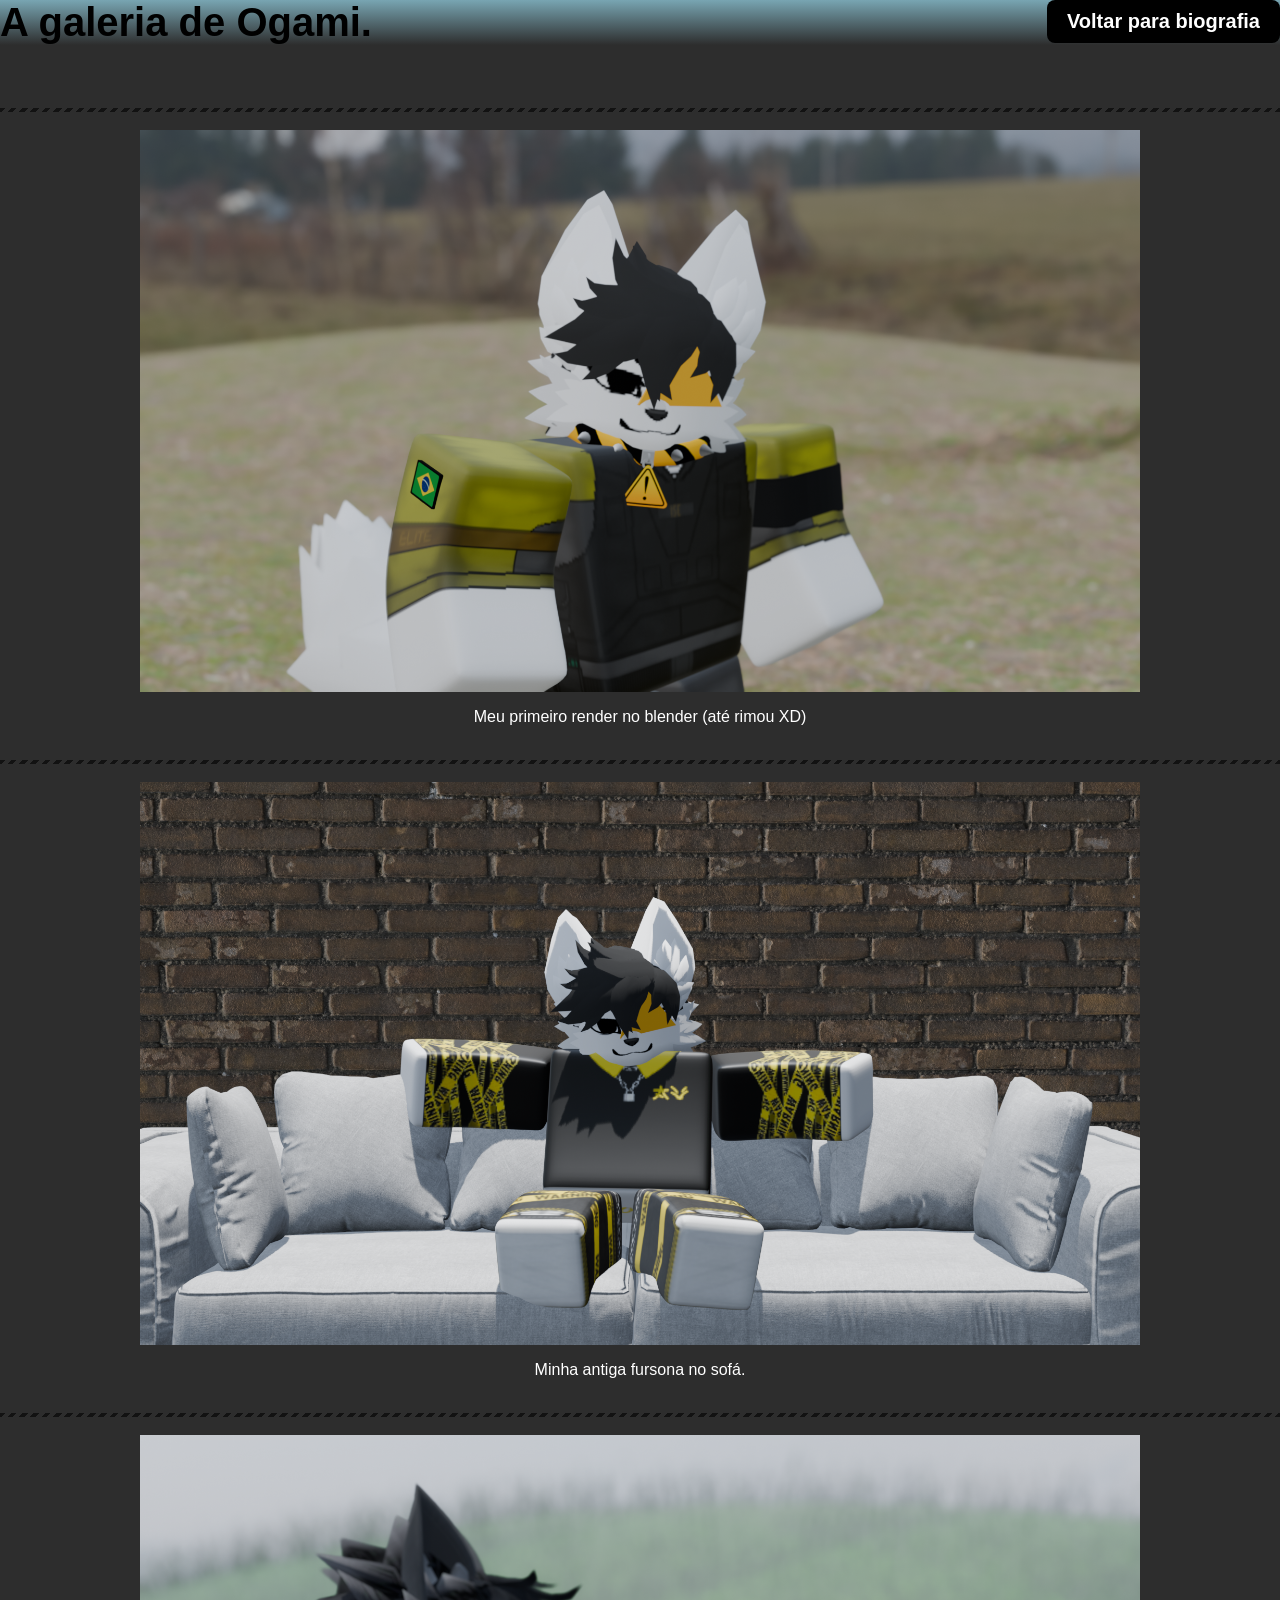
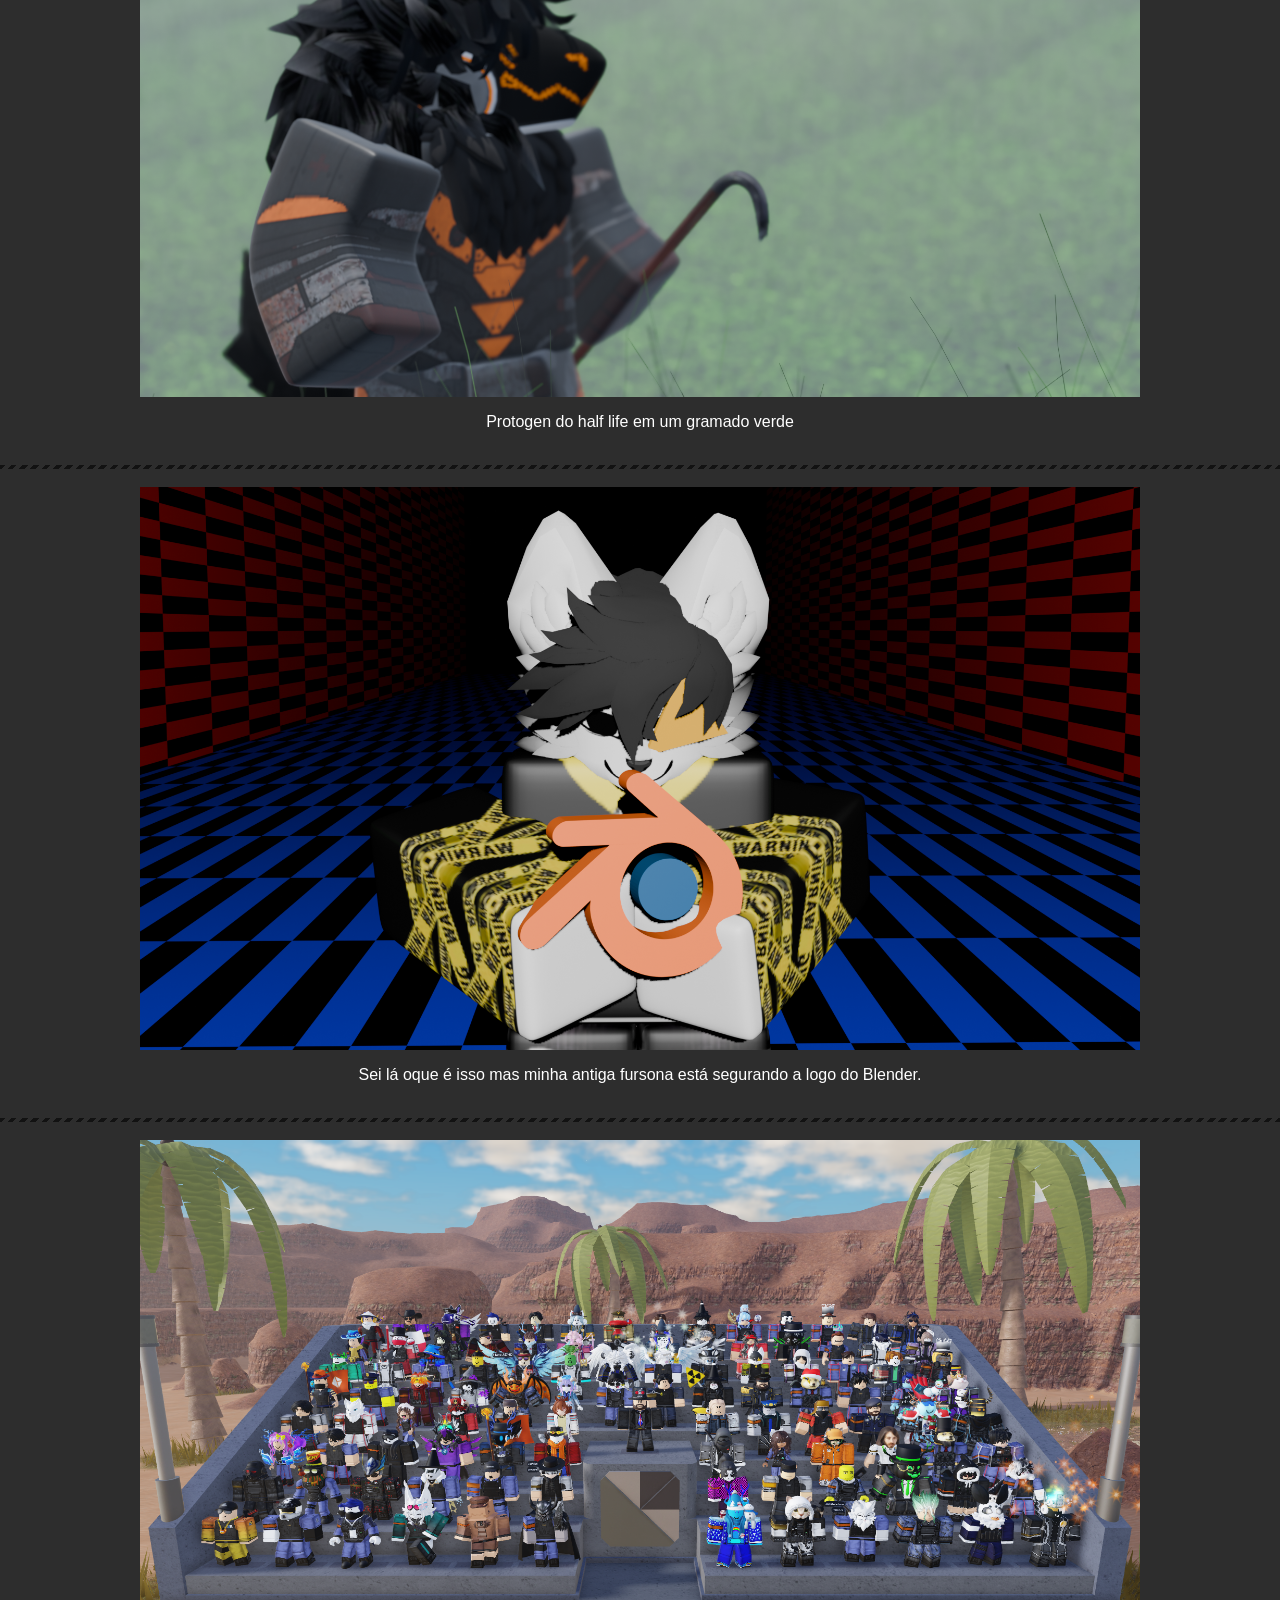
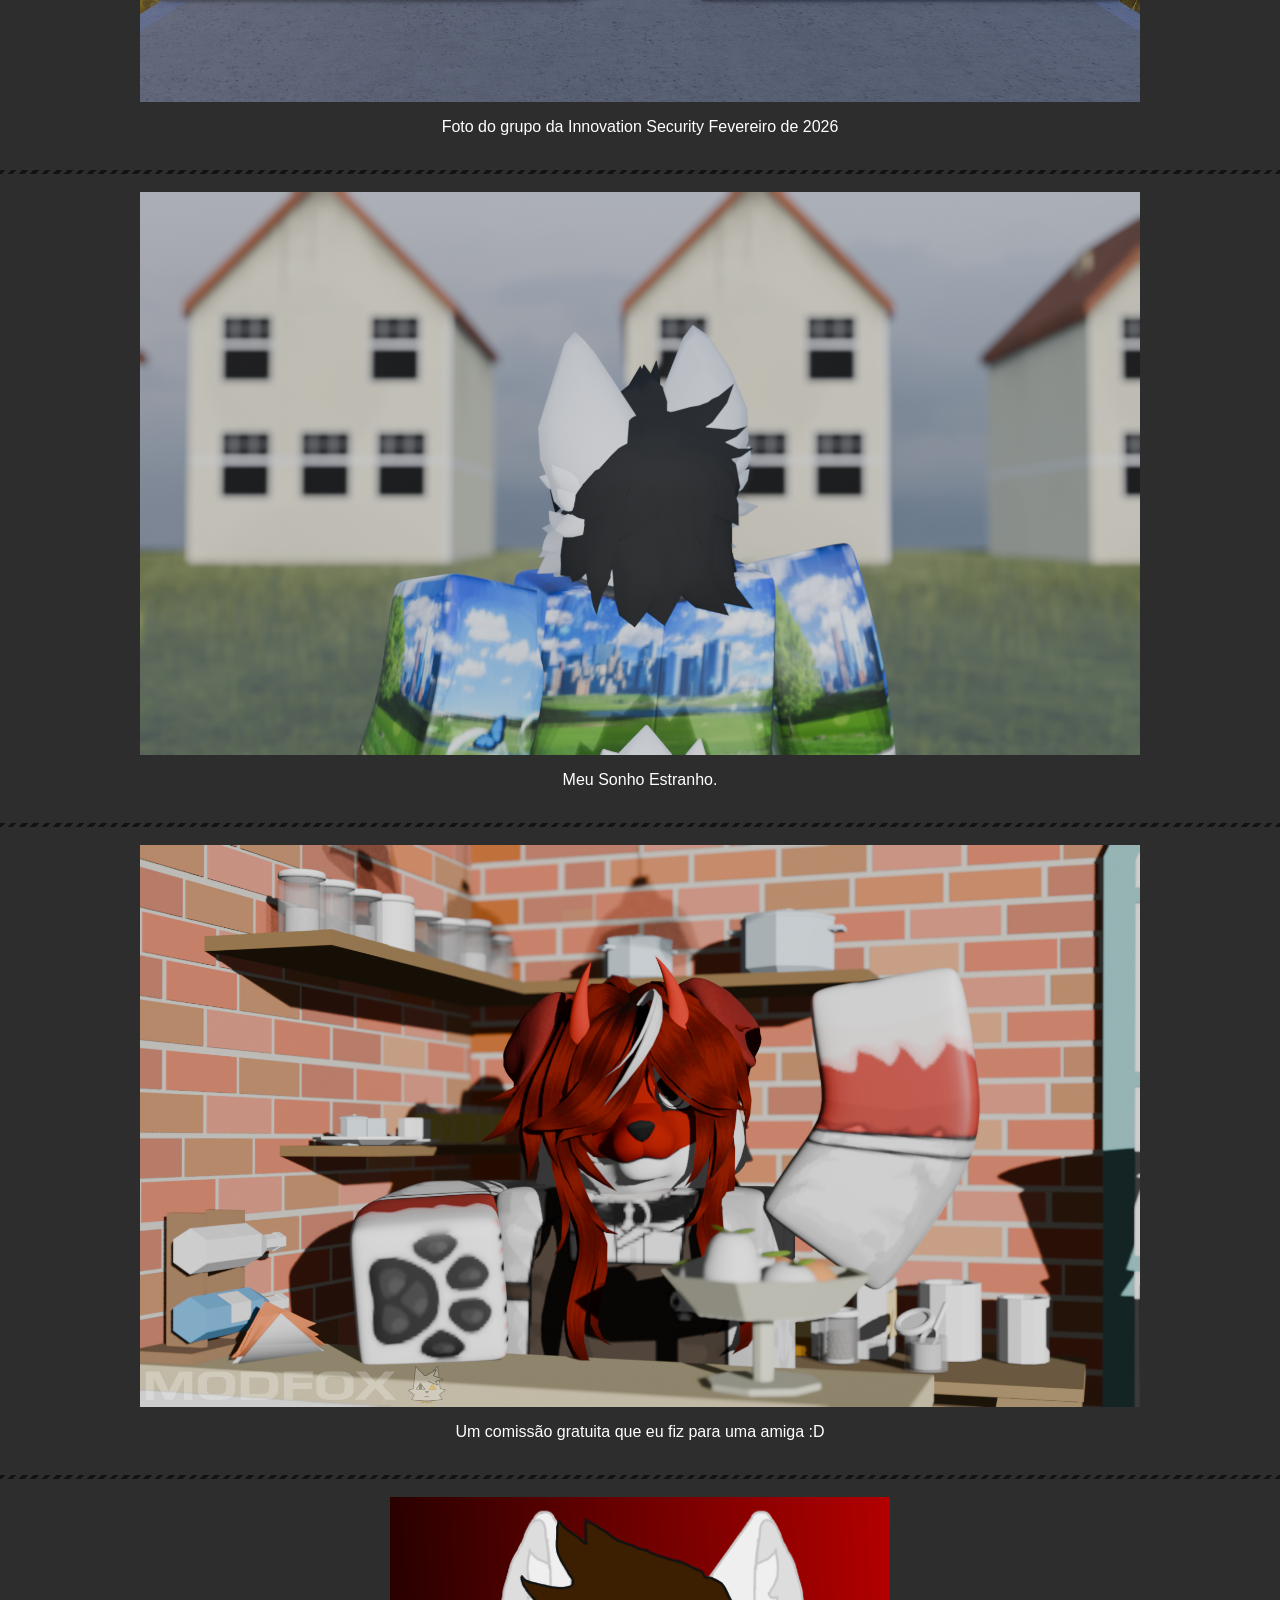
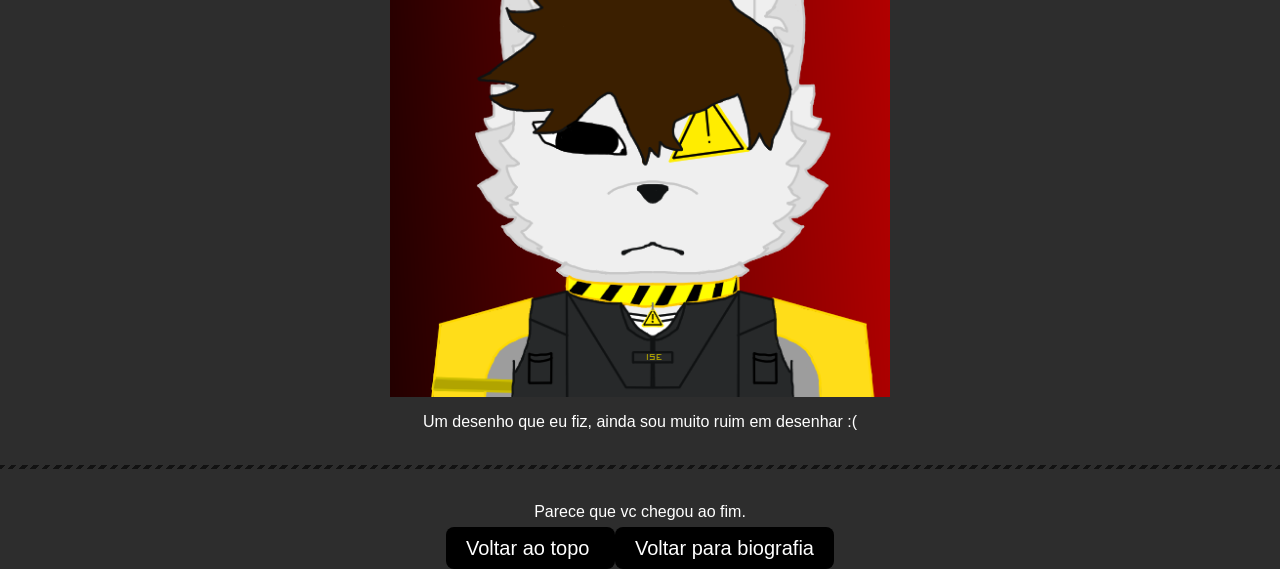
==== galeria.html @ 1fed59f0 "Add files via upload" ====
<html lang="pt">
<head>
    <meta charset="UTF-8">
    <meta name="viewport" content="width=device-width, initial-scale=1.0">
    <title>Ogami's Galery</title>
    <link rel="stylesheet" href="gstyles.css">
    <link rel="icon" href="OB.png">
</head>
<body>
    <h1 class="title"> A galeria de Ogami. <a href="https://p3dr0r4p0s0.github.io/Ogami-s-Biografy/" class="voltar"> Voltar para biografia </a></h1>
    <p class="quebralinha"></p>
    <br>
    <br>
    <div class="linha"></div>
    <br>
    <img src="OgamiBlender.png" width="1000">
    <p class="quebralinha"></p>
    <p class="nome"> Meu primeiro render no blender (até rimou XD) </p>
    <br>
    <div class="linha"></div>
    <br>
    <img src="OgamiOnSofa.png" width="1000">
    <p class="quebralinha"></p>
    <p class="nome"> Minha antiga fursona no sofá. </p>
    <br>
    <div class="linha"></div>
    <br>
    <img src="ProtogenOnGreenLand.png" width="1000">
    <p class="quebralinha"></p>
    <p class="nome"> Protogen do half life em um gramado verde</p>
    <br>
    <div class="linha"></div>
    <br>
    <img src="TheBlenderPower.png" width="1000">
    <p class="quebralinha"></p>
    <p class="nome"> Sei lá oque é isso mas minha antiga fursona está segurando a logo do Blender.</p>
    <br>
    <div class="linha"></div>
    <br>
    <img src="ISgroupphoto.png" width="1000">
    <p class="quebralinha"></p>
    <p class="nome"> Foto do grupo da Innovation Security Fevereiro de 2026 </p>
    <br>
    <div class="linha"></div>
    <br>
    <img src="MyWeirdDream.png" width="1000">
    <p class="quebralinha"></p>
    <p class="nome"> Meu Sonho Estranho. </p>
    <br>
    <div class="linha"></div>
    <br>
    <img src="NaomiComission.png" width="1000">
    <p class="quebralinha"></p>
    <p class="nome"> Um comissão gratuita que eu fiz para uma amiga :D </p>
    <br>
    <div class="linha"></div>
    <br> 
    <img src="etgogami.png" width="500">
    <p class="quebralinha"></p>
    <p class="nome"> Um desenho que eu fiz, ainda sou muito ruim em desenhar :(</p>
    <br>
    <div class="linha"></div>
    <br>
    <p class="nome"> Parece que vc chegou ao fim. </p>
    <a href="#" class="subir"> Voltar ao topo </a>
    <a href="https://p3dr0r4p0s0.github.io/Ogami-s-Biografy/" class="voltar2"> Voltar para biografia </a>
</body>
</html>
---- gstyles.css ----
body {
    margin: 0;
    background-color: #2d2d2d;
    text-align: center;

    .title {
        text-align: left;
        font-size: 40px;
        font-family: Arial, Helvetica, sans-serif;
        background: linear-gradient(
            180deg,
            #78a5b2,
            #2d2d2d
        );
    }

    .linha {
        height: 4px;
        width: 100%;
        opacity: 0.6;
        background: repeating-linear-gradient(
            -45deg,
            black,
            black 4px,
            transparent 4px,
            transparent 8px
        );
    }

    .quebralinha {
        clear: both;
    }

    .nome {
        font-family: Arial, Helvetica, sans-serif;
        color: white;
    }

    .voltar {
        background-color: black;
        color: white;
        float: right;
        padding: 10px 20px;
        text-decoration: none;
        border-radius: 8px;
        font-family: Arial, Helvetica, sans-serif;
        font-size: 20px;
    }

    .voltar2 {
        background-color: black;
        color: white;
        padding: 10px 20px;
        text-decoration: none;
        border-radius: 8px;
        font-family: Arial, Helvetica, sans-serif;
        font-size: 20px;
    }

    .subir {
        background-color: black;
        color: white;
        padding: 10px 20px;
        text-decoration: none;
        border-radius: 8px;
        font-family: Arial, Helvetica, sans-serif;
        font-size: 20px;
    }
}
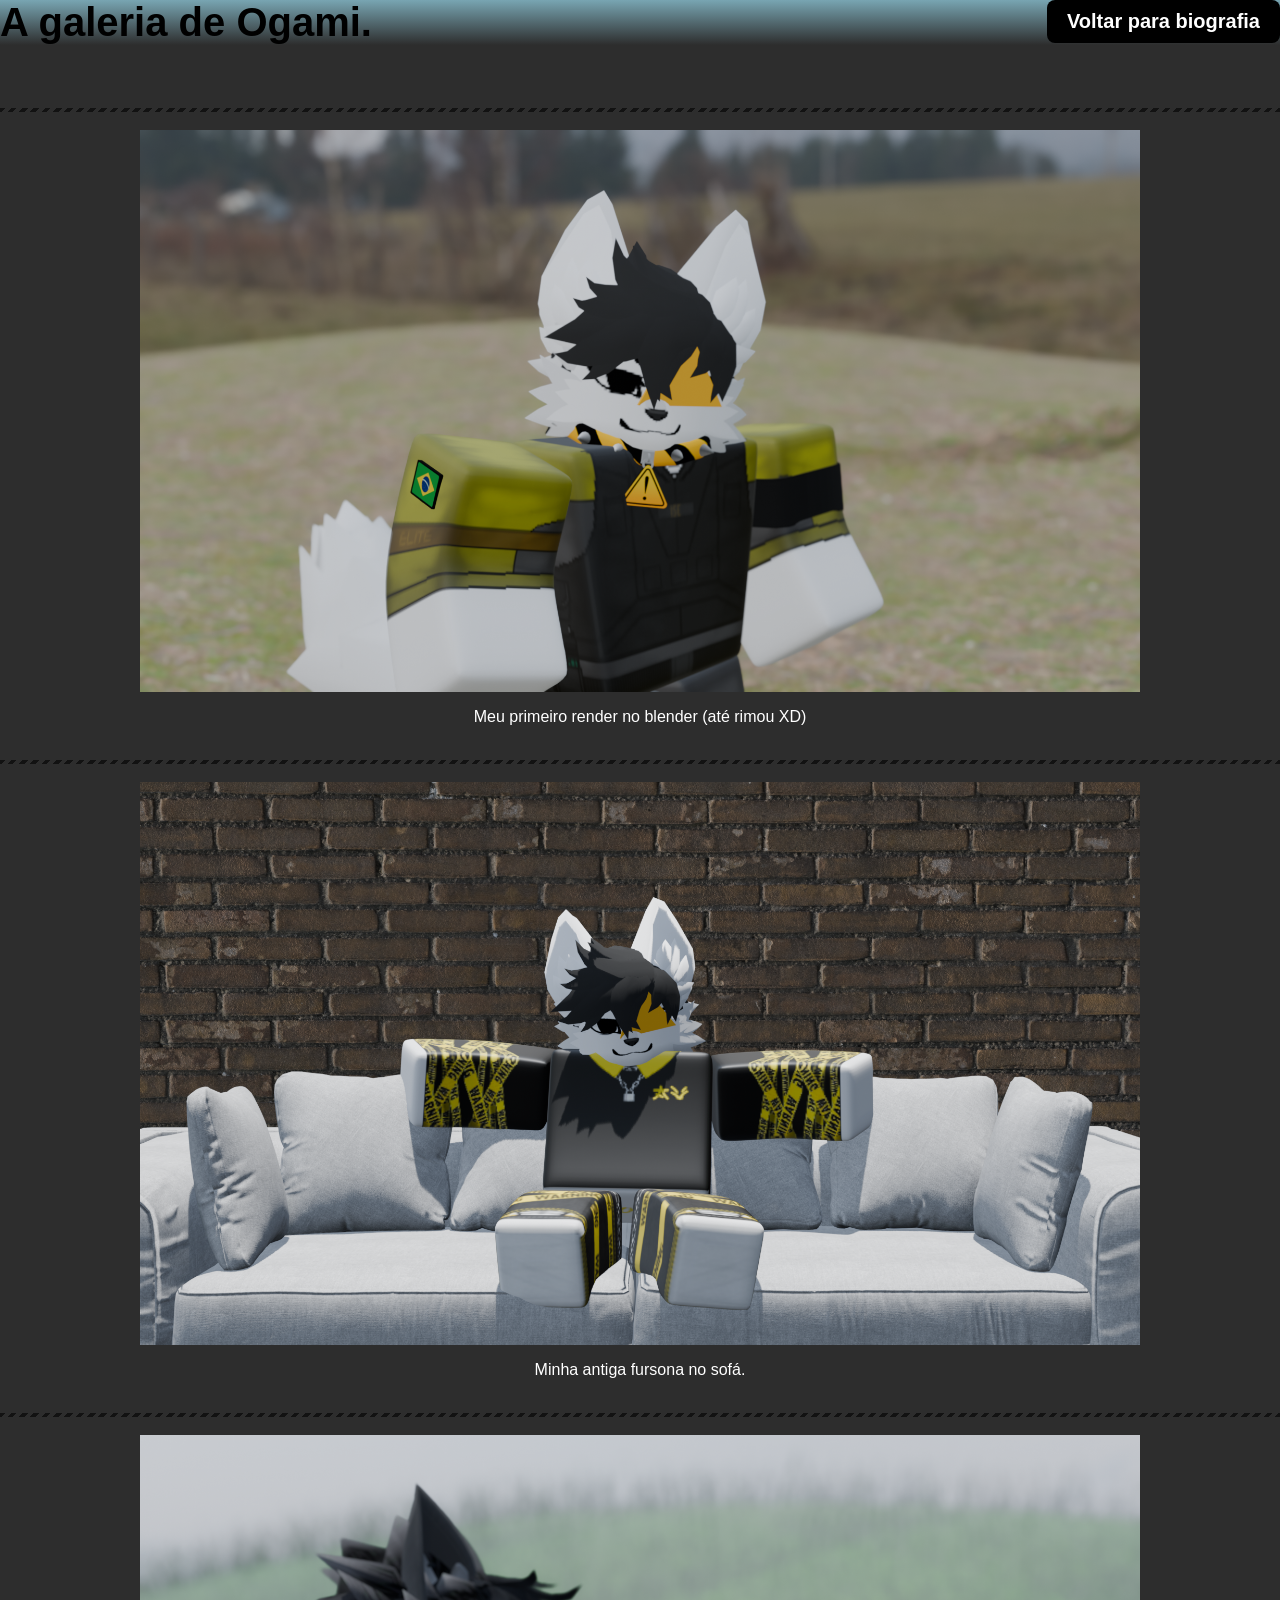
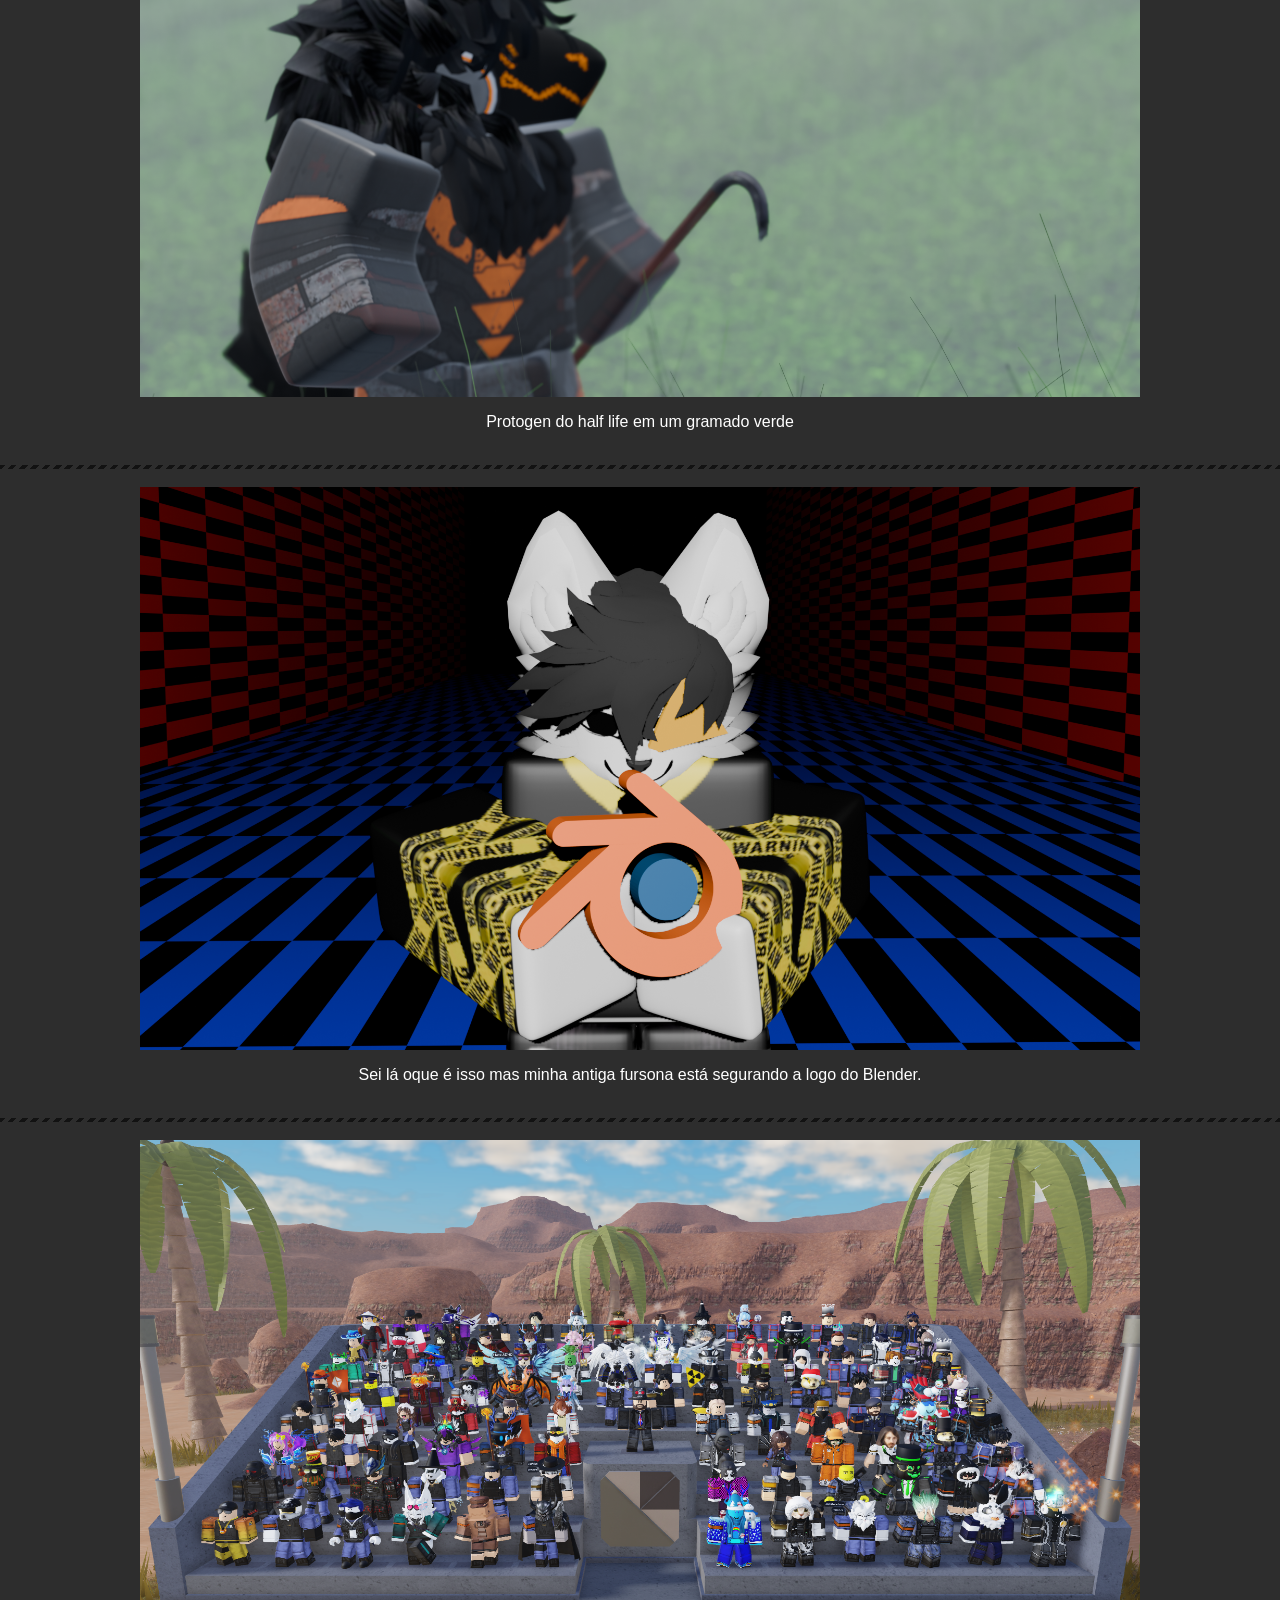
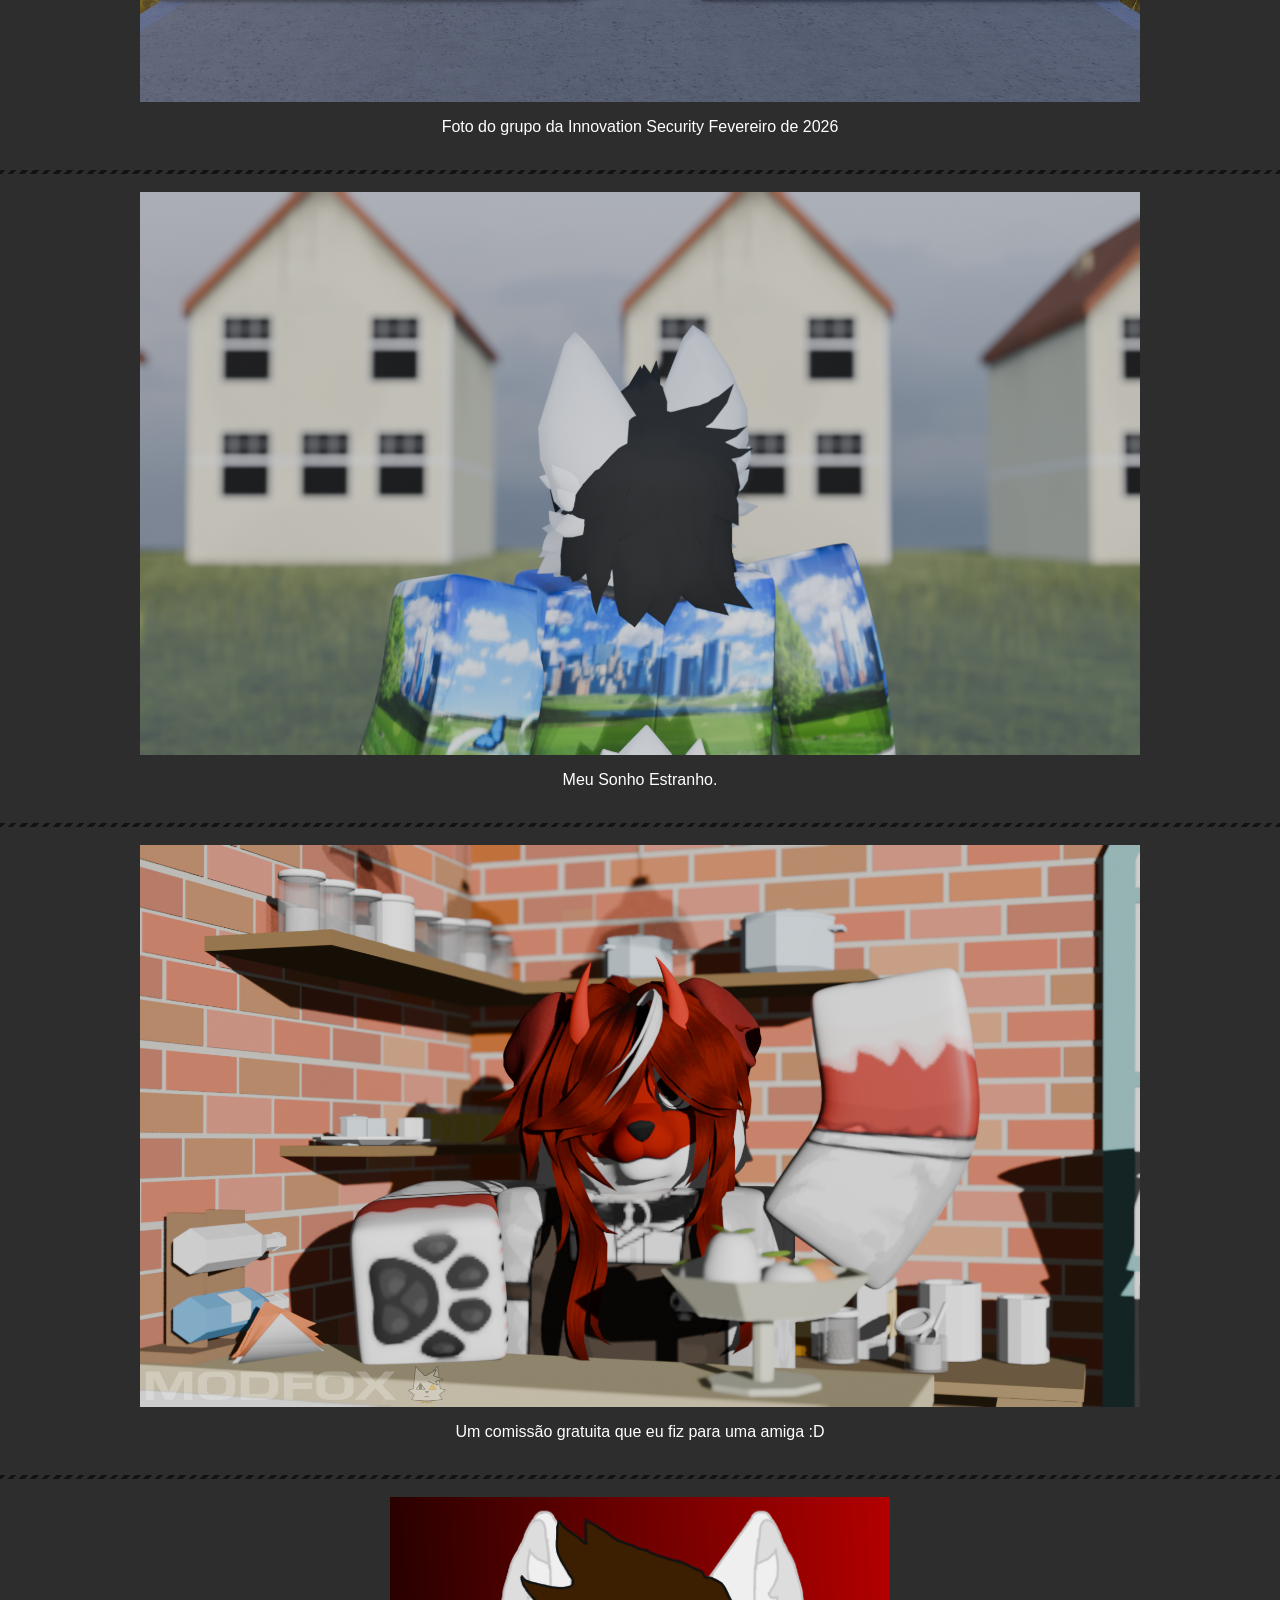
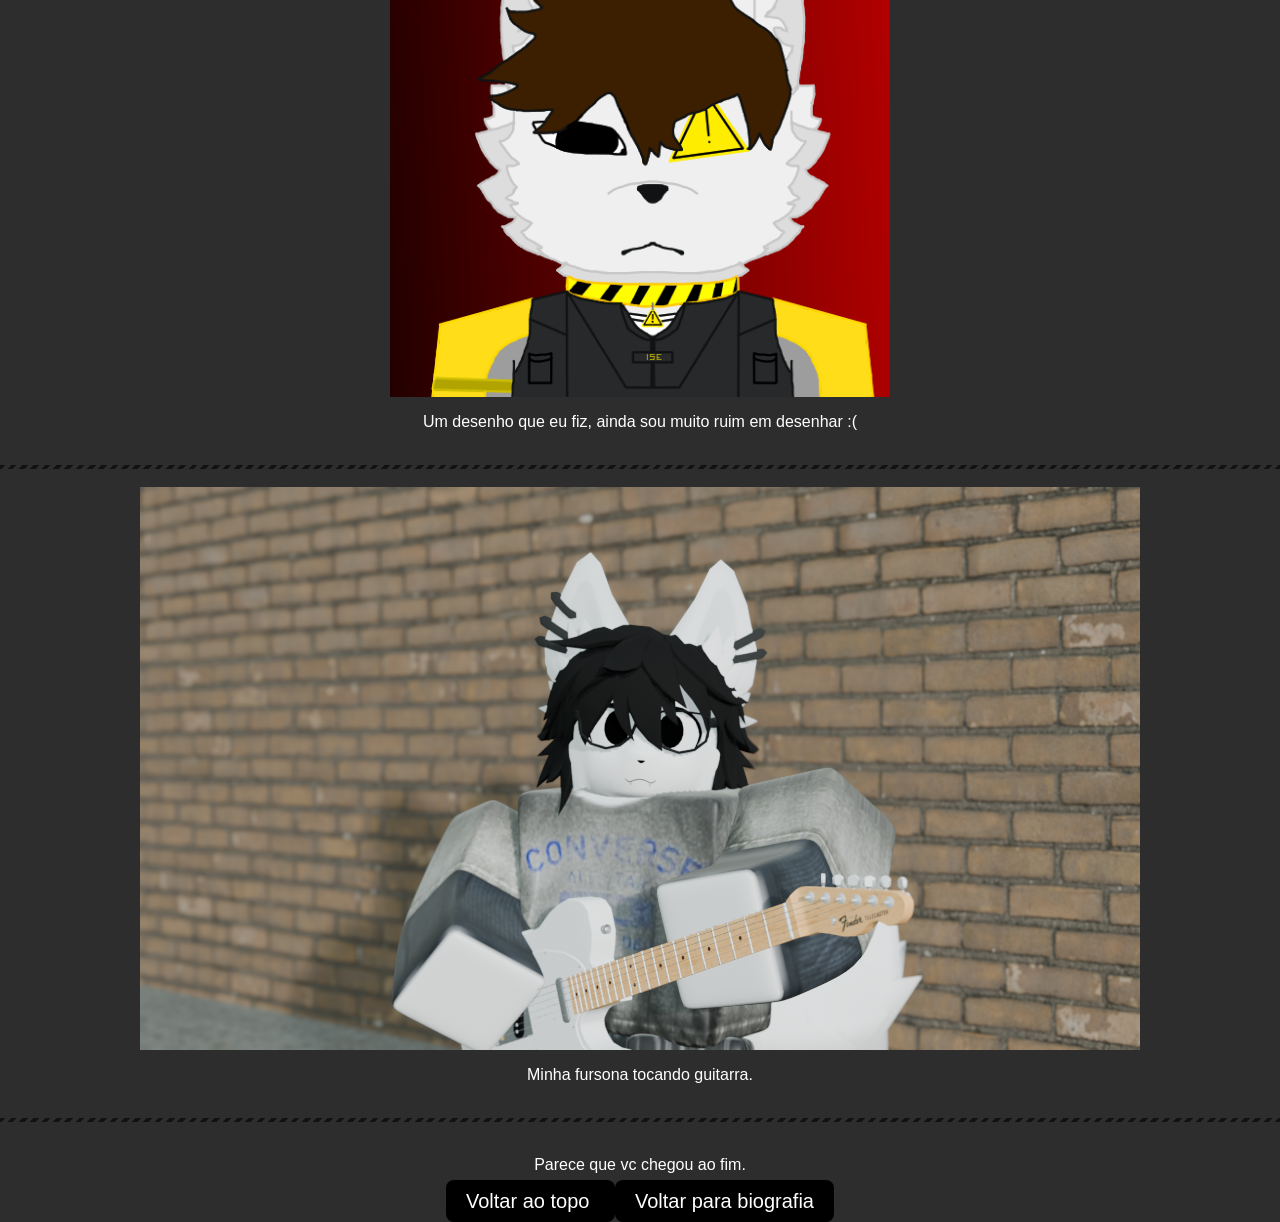
==== commit 334dce7f: "Update galeria.html" ====
--- a/galeria.html
+++ b/galeria.html
@@ -61,8 +61,14 @@
     <br>
     <div class="linha"></div>
     <br>
+    <img src="Ogamiandguitar.png" width="1000">
+    <p class="quebralinha"></p>
+    <p class="nome"> Minha fursona tocando guitarra. </p>
+    <br>
+    <div class="linha"></div>
+    <br>
     <p class="nome"> Parece que vc chegou ao fim. </p>
     <a href="#" class="subir"> Voltar ao topo </a>
     <a href="https://p3dr0r4p0s0.github.io/Ogami-s-Biografy/" class="voltar2"> Voltar para biografia </a>
 </body>
-</html>+</html>
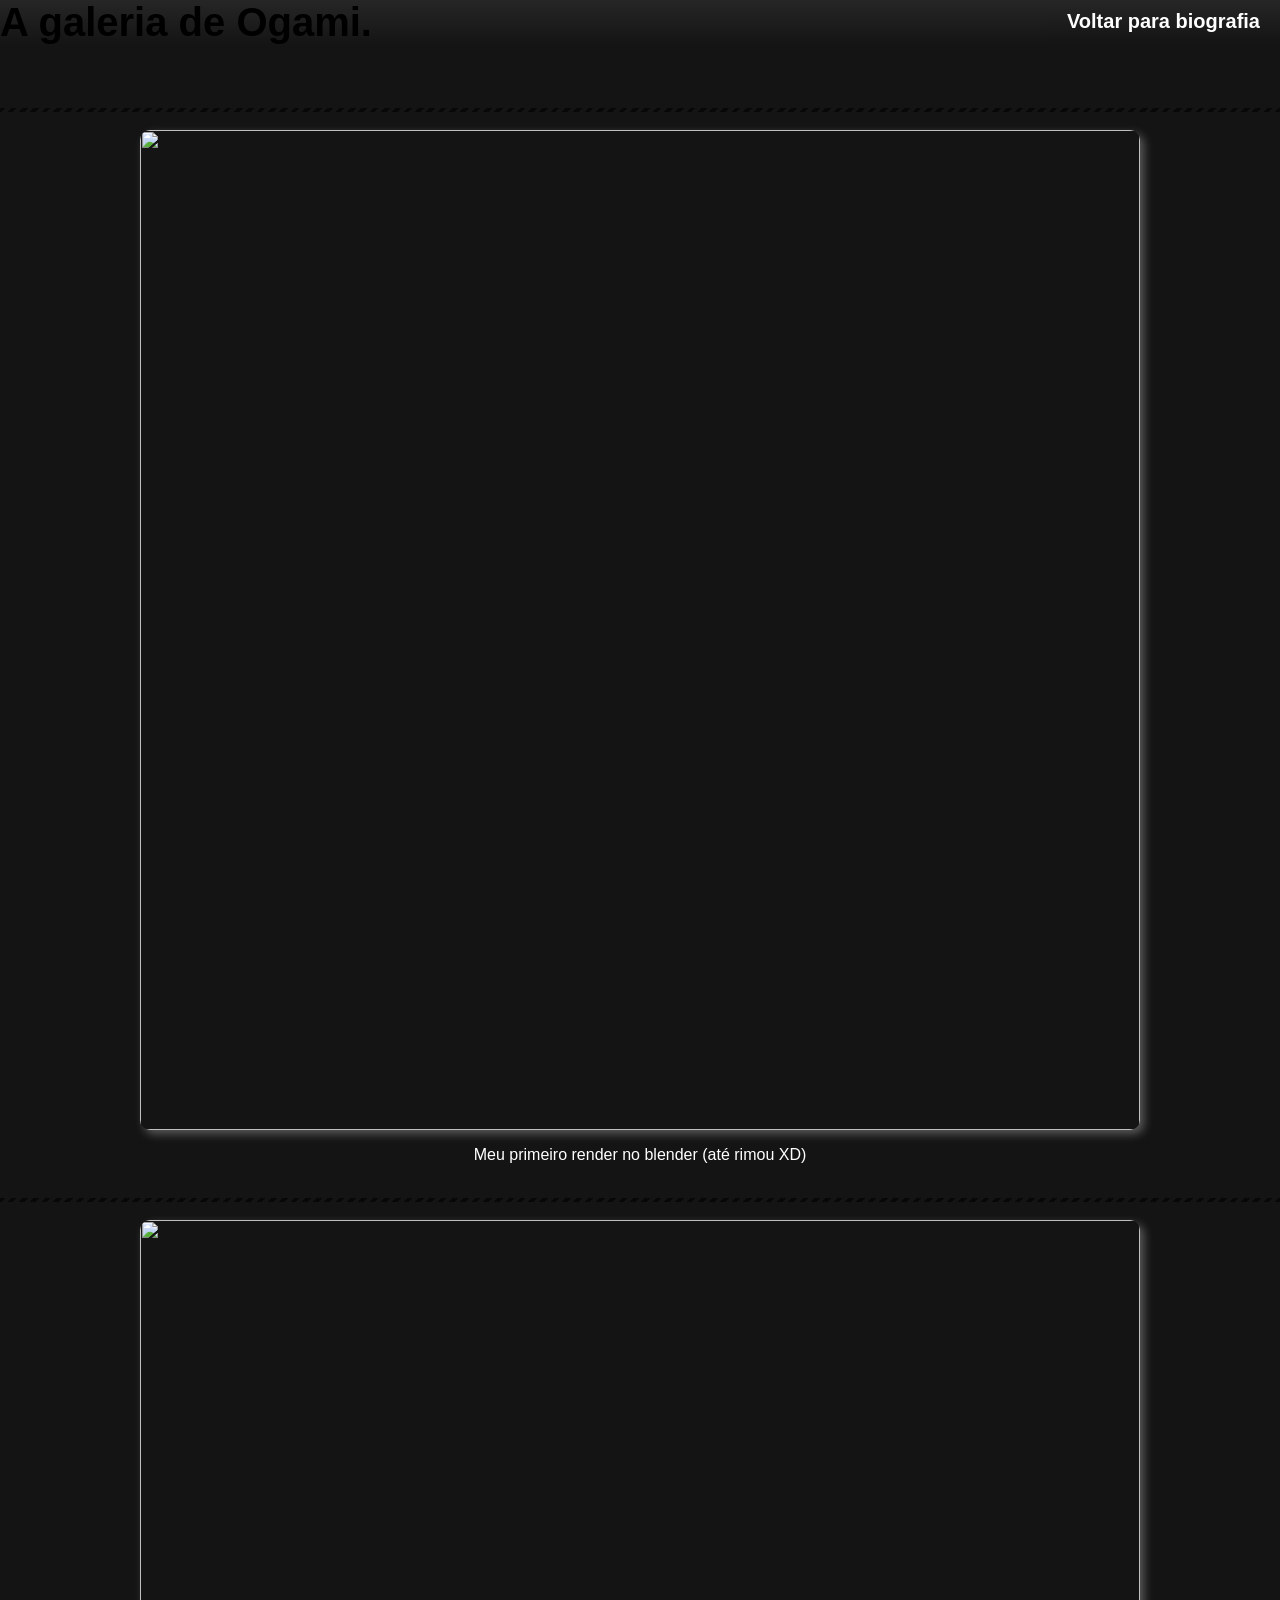
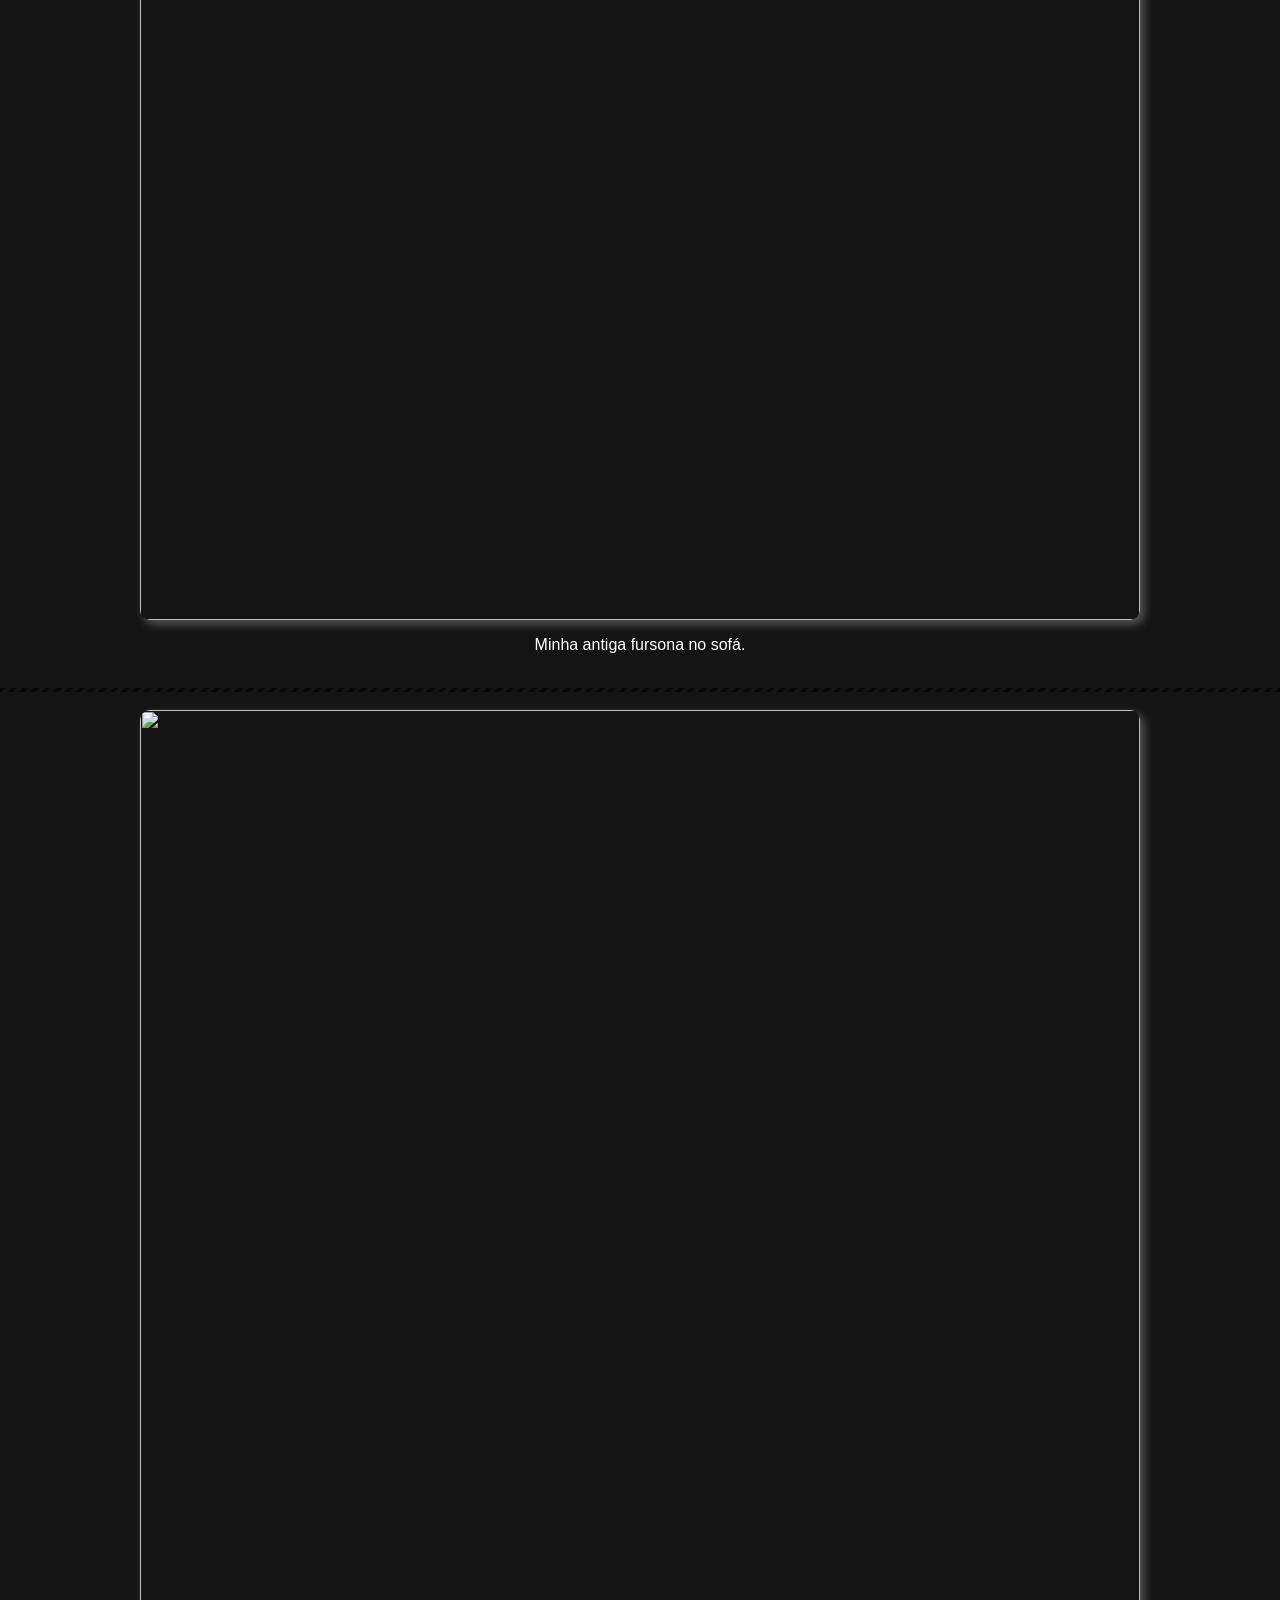
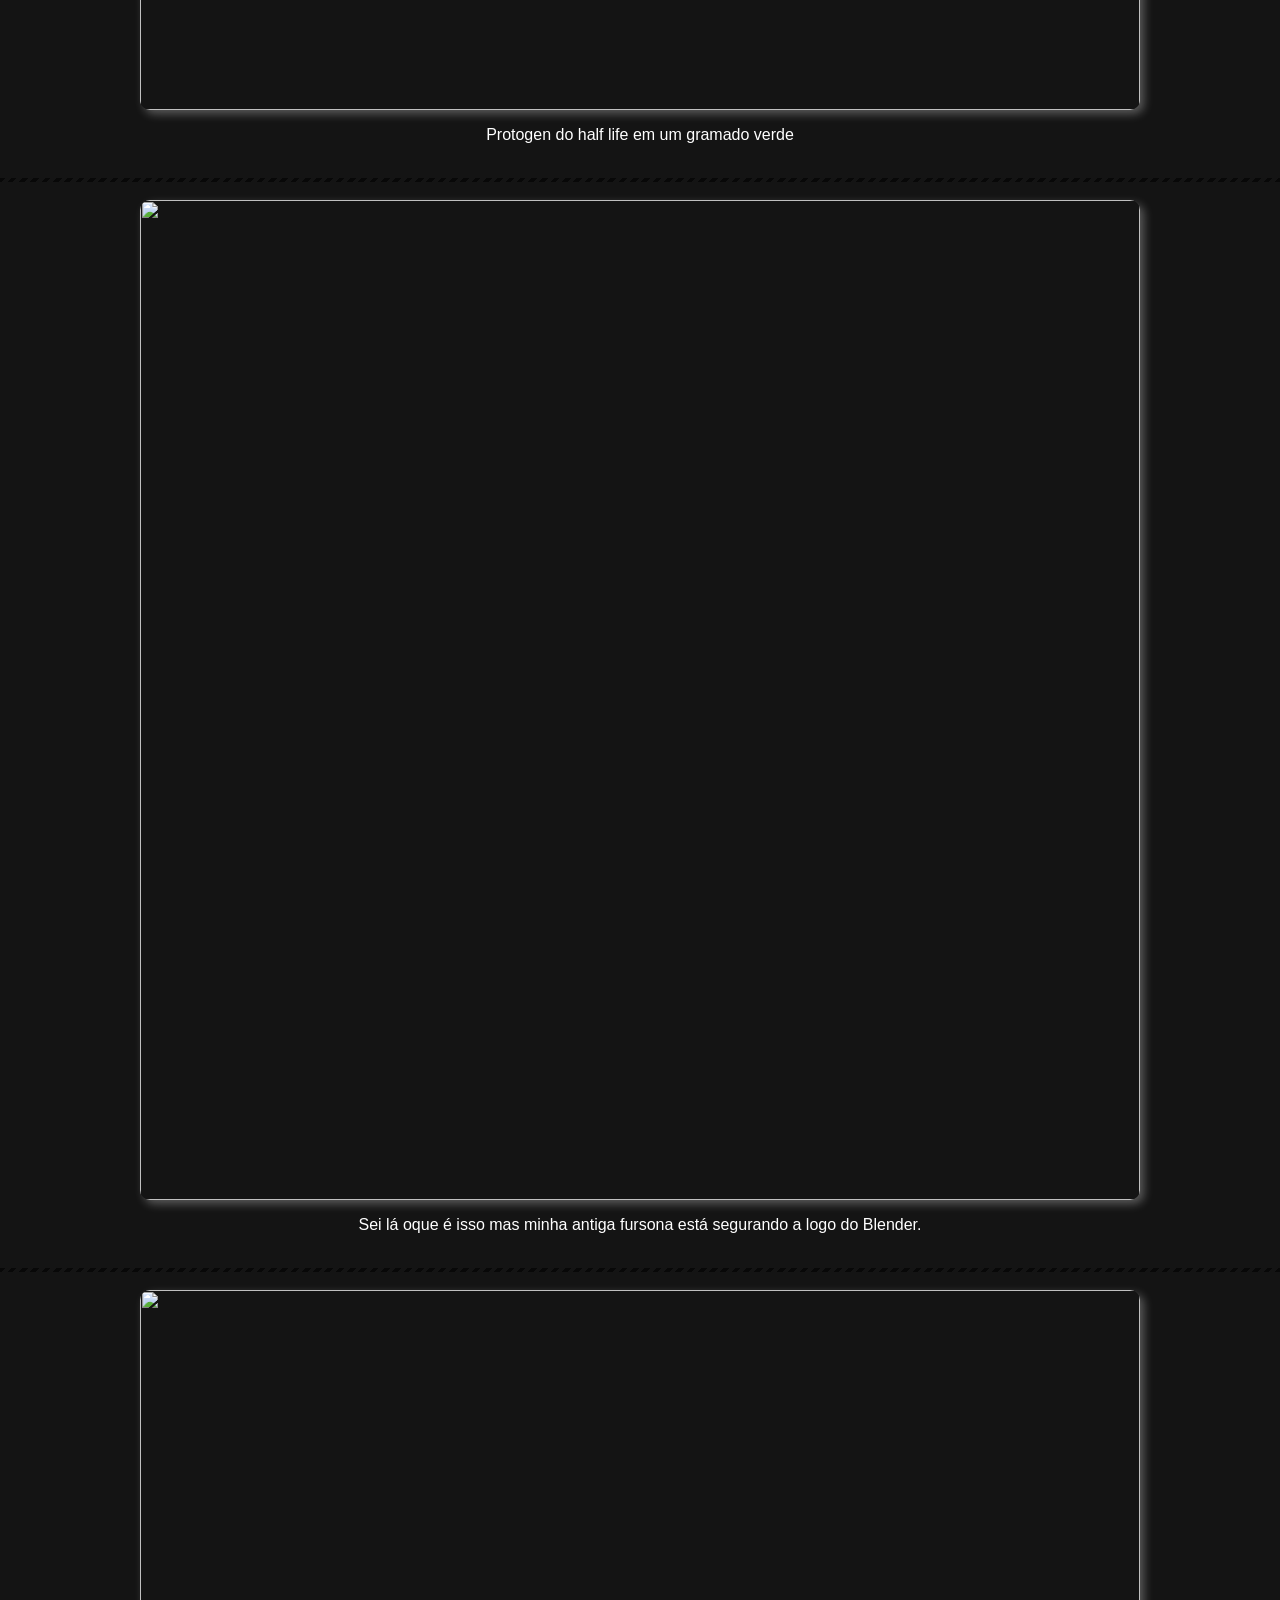
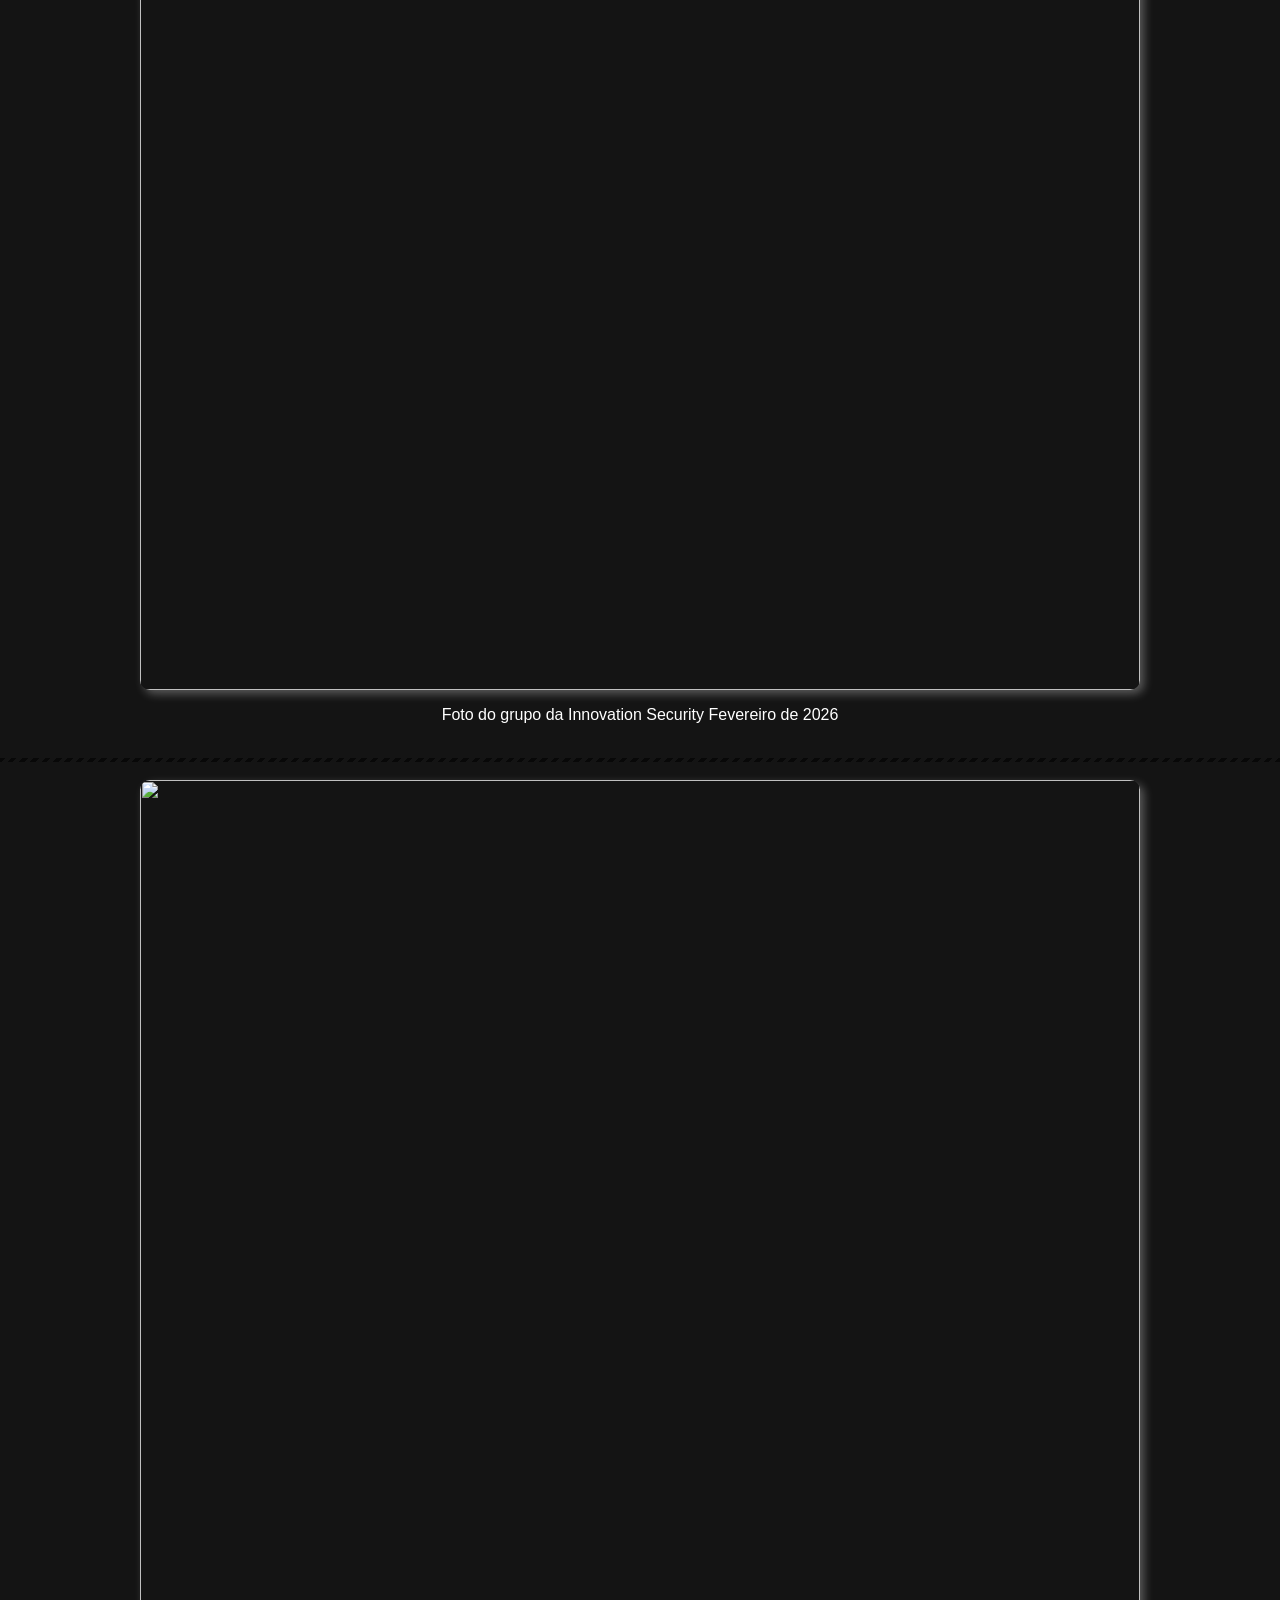
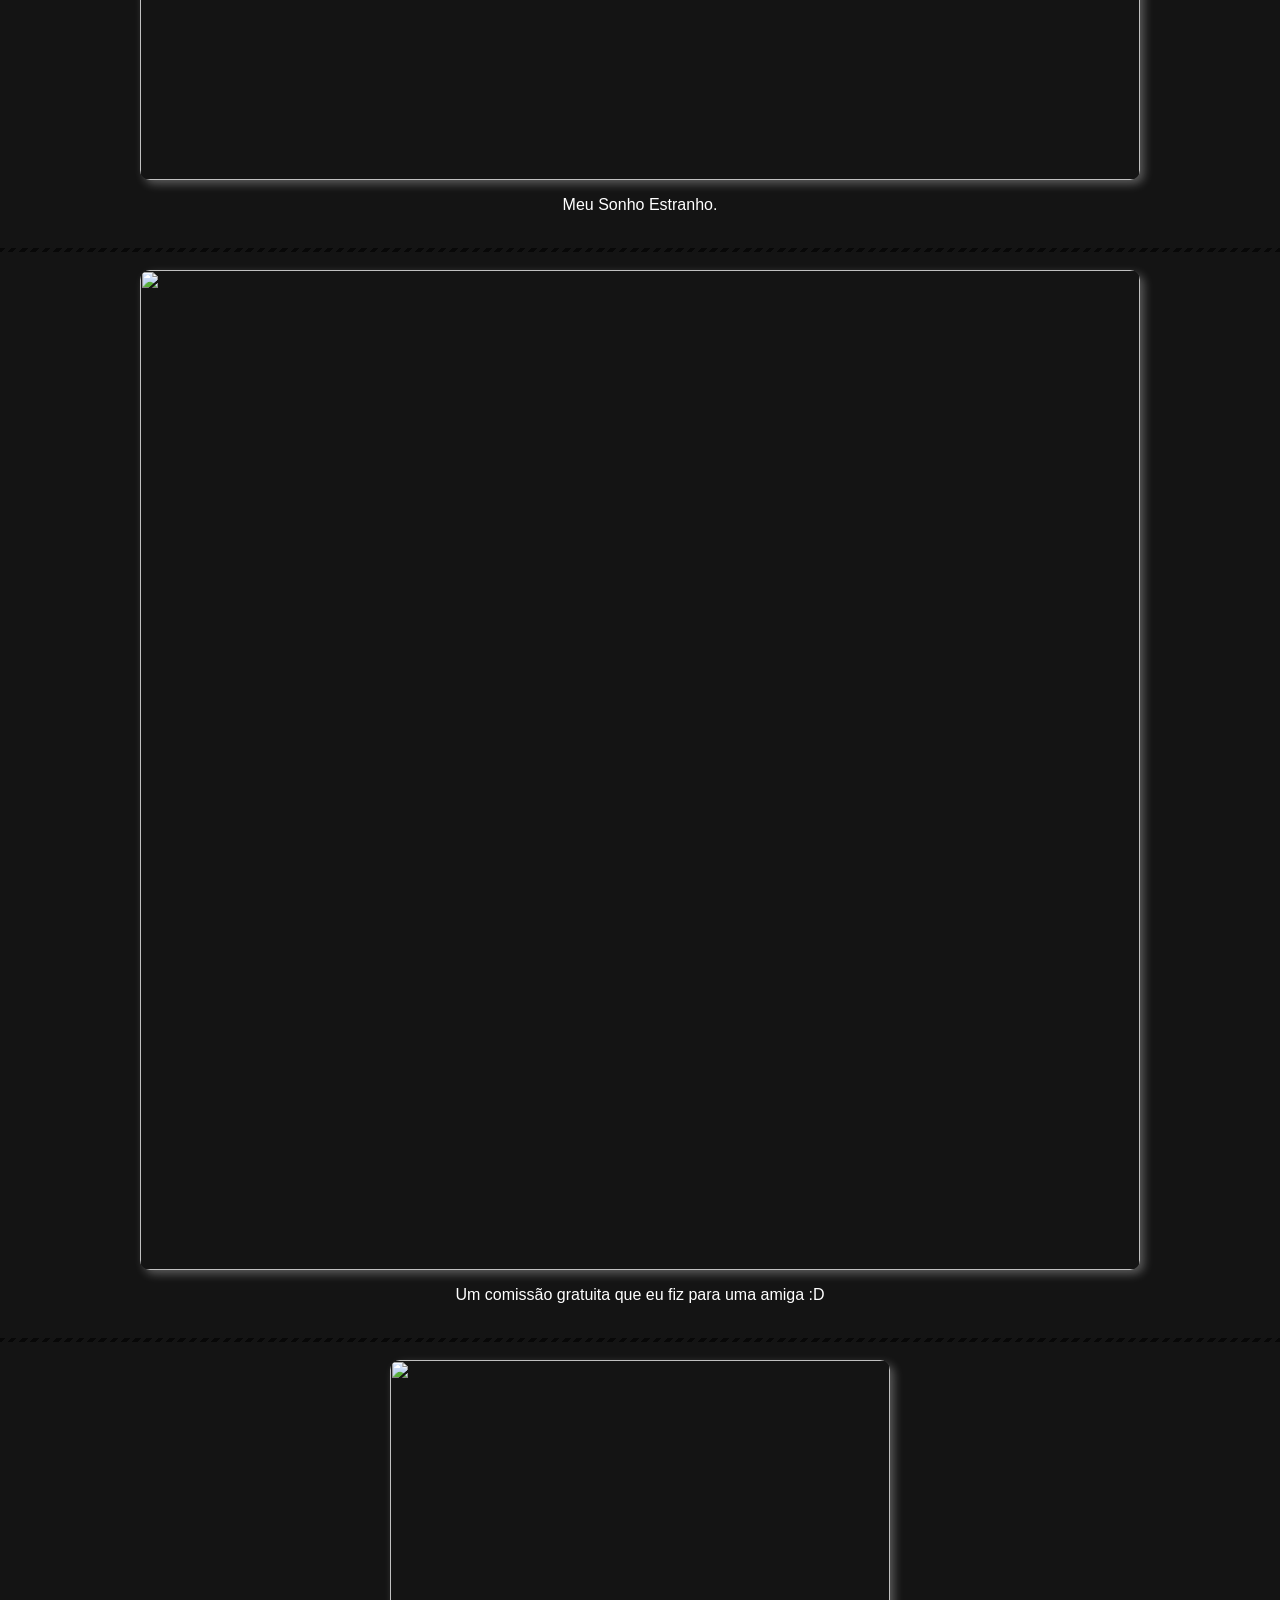
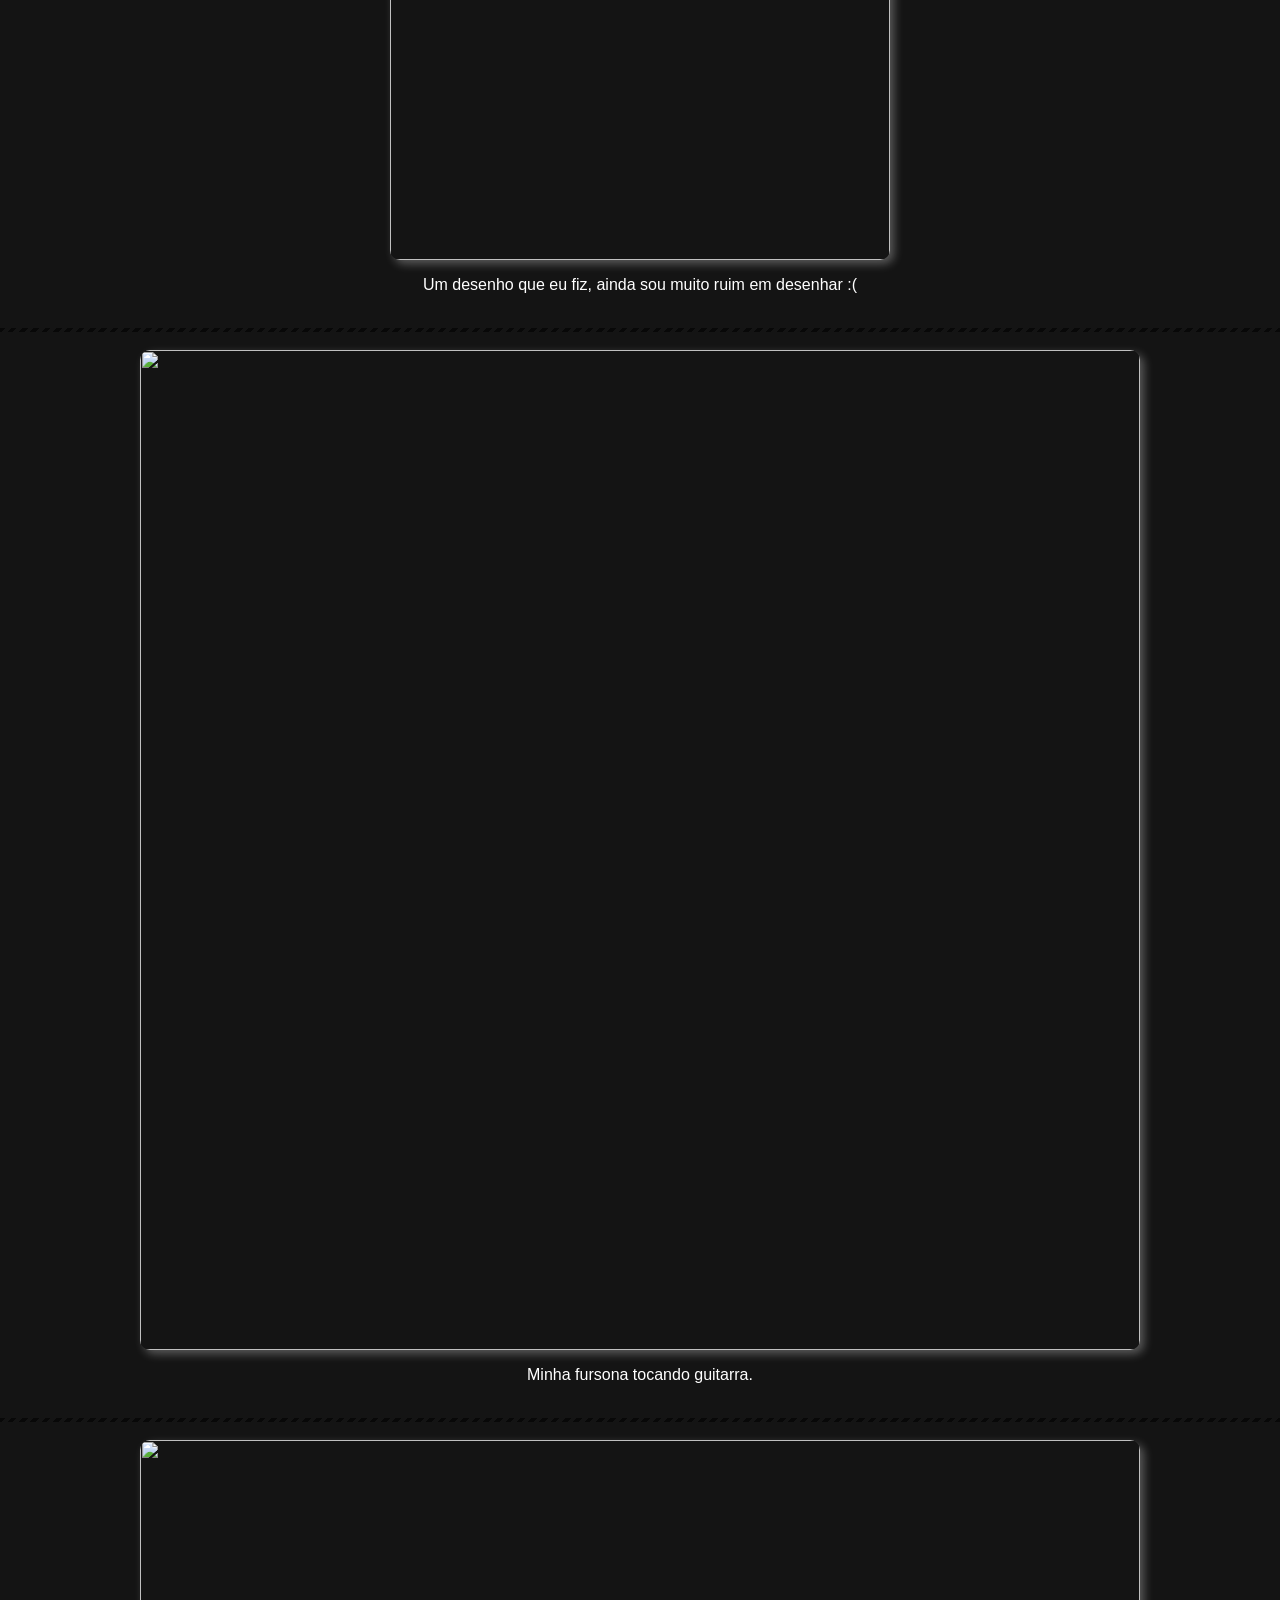
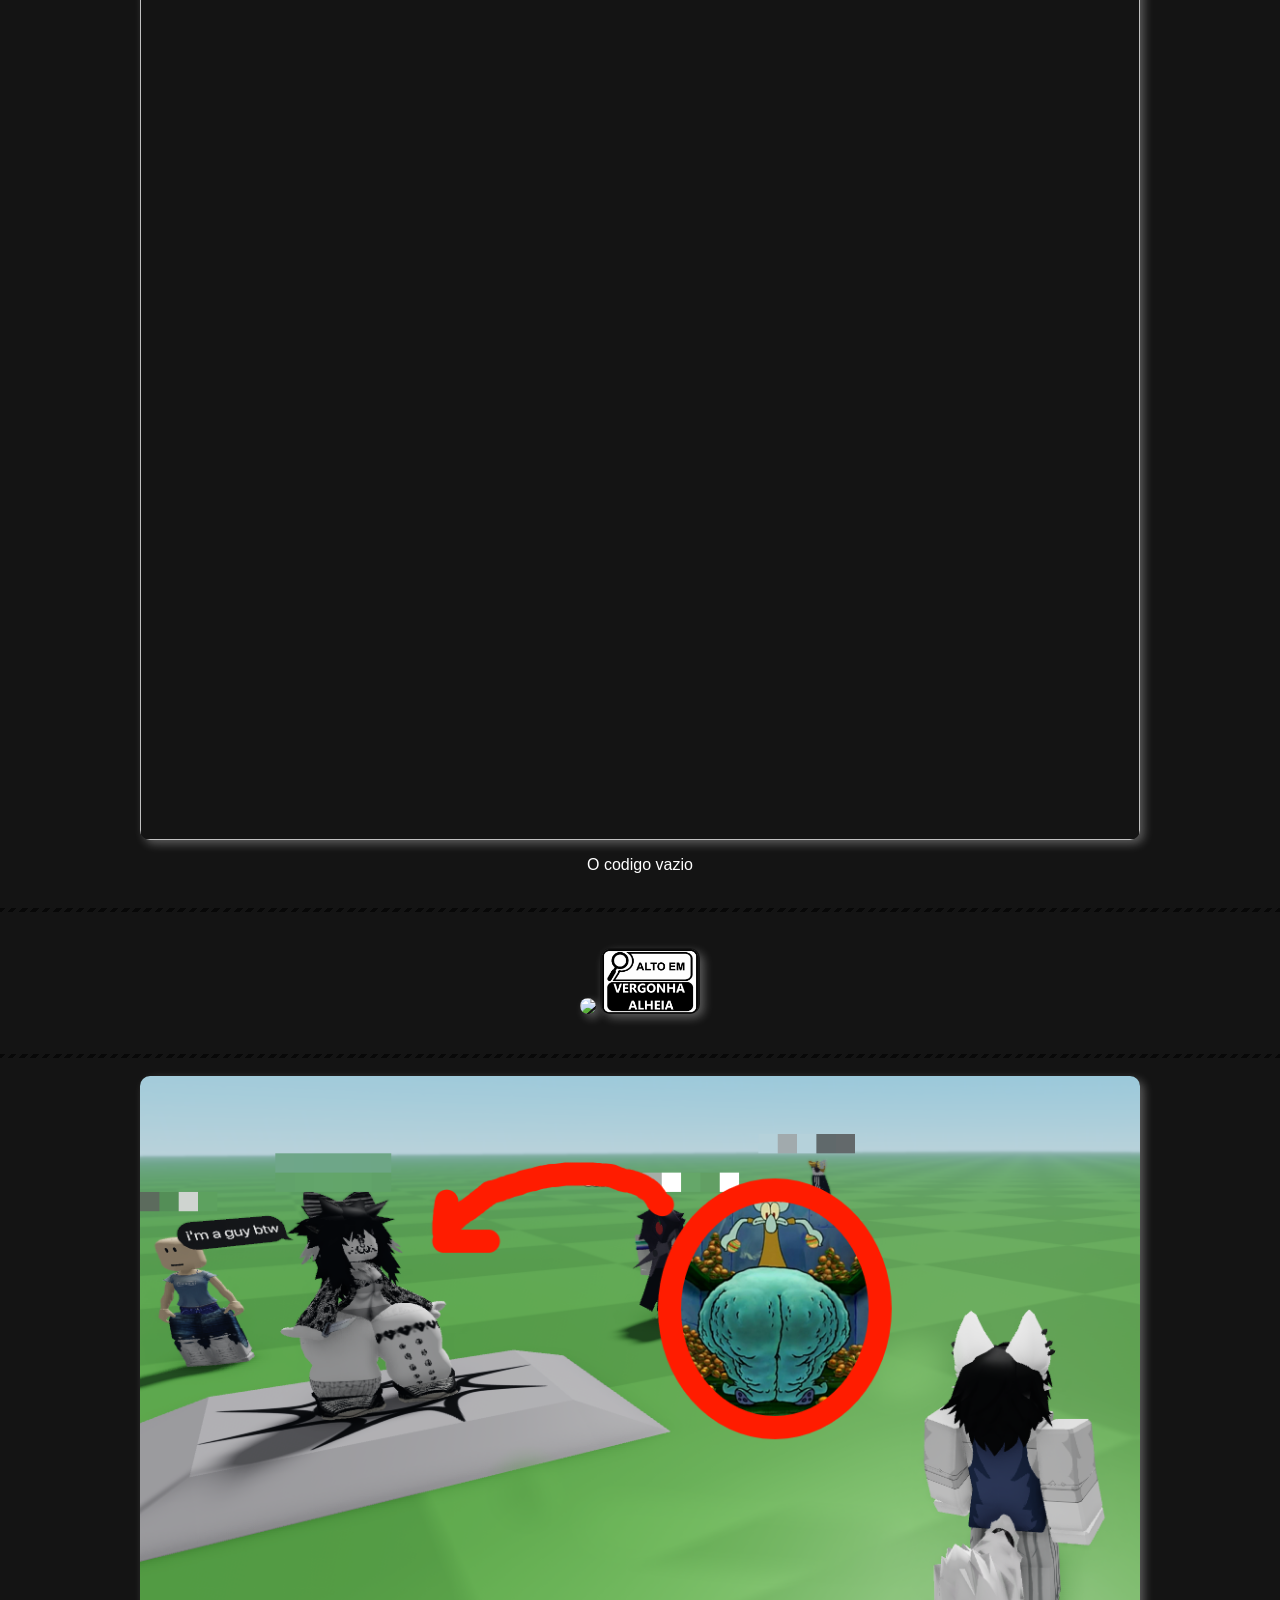
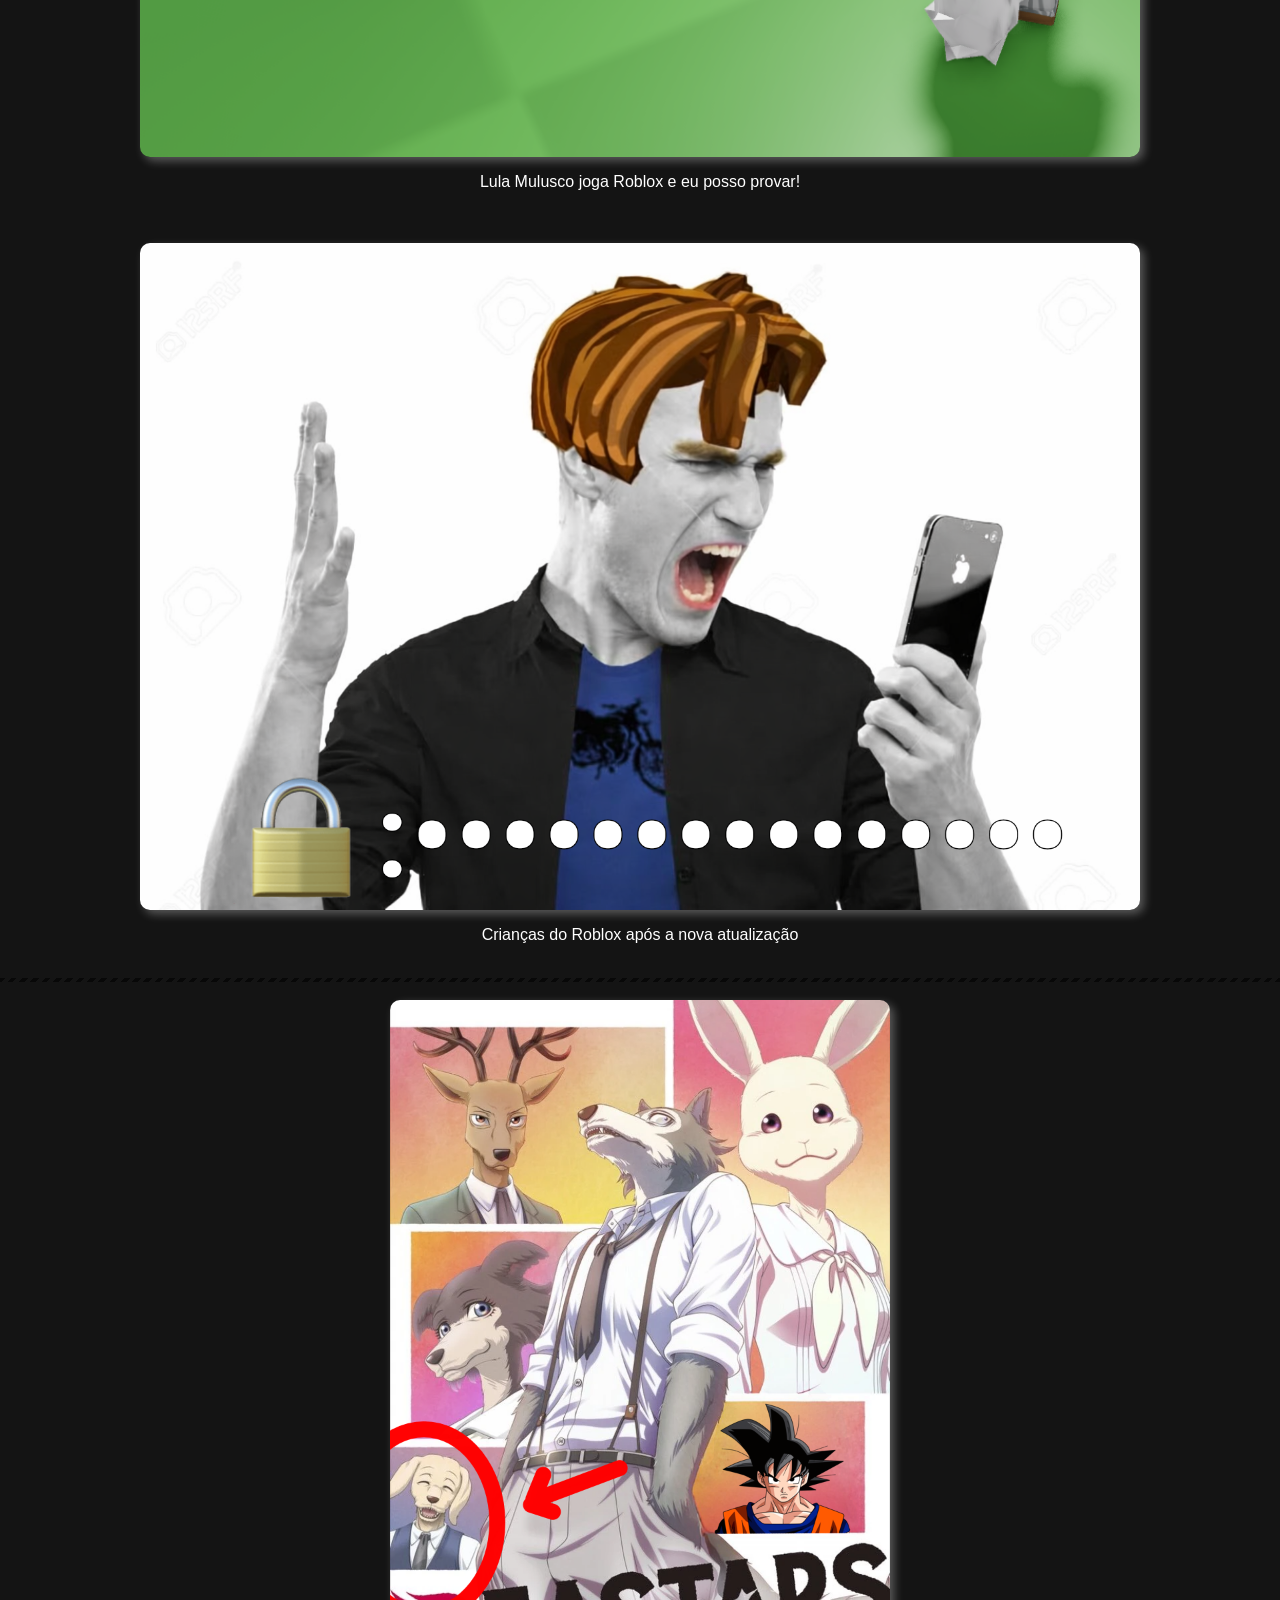
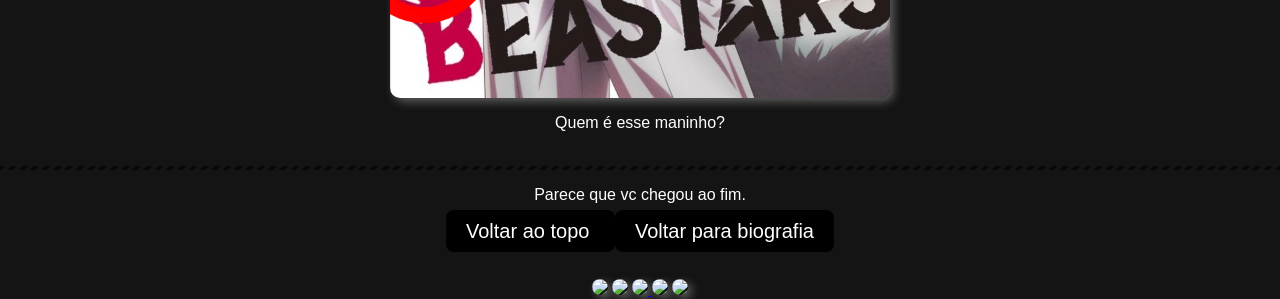
==== commit f3d92538: "Update galeria.html" ====
--- a/galeria.html
+++ b/galeria.html
@@ -1,10 +1,10 @@
-<html lang="pt">
+<html lang="pt-br">
 <head>
     <meta charset="UTF-8">
     <meta name="viewport" content="width=device-width, initial-scale=1.0">
     <title>Ogami's Galery</title>
     <link rel="stylesheet" href="gstyles.css">
-    <link rel="icon" href="OB.png">
+    <link rel="icon" href="photosource/obi/FoxIco.png">
 </head>
 <body>
     <h1 class="title"> A galeria de Ogami. <a href="https://p3dr0r4p0s0.github.io/Ogami-s-Biografy/" class="voltar"> Voltar para biografia </a></h1>
@@ -13,62 +13,106 @@
     <br>
     <div class="linha"></div>
     <br>
-    <img src="OgamiBlender.png" width="1000">
+    <img src="photosource/ogp/OgamiBlender.png" class="imagem" width="1000">
     <p class="quebralinha"></p>
     <p class="nome"> Meu primeiro render no blender (até rimou XD) </p>
     <br>
     <div class="linha"></div>
     <br>
-    <img src="OgamiOnSofa.png" width="1000">
+    <img src="photosource/ogp/OgamiOnSofa.png" class="imagem" width="1000">
     <p class="quebralinha"></p>
     <p class="nome"> Minha antiga fursona no sofá. </p>
     <br>
     <div class="linha"></div>
     <br>
-    <img src="ProtogenOnGreenLand.png" width="1000">
+    <img src="photosource/ogp/ProtogenOnGreenLand.png" class="imagem" width="1000">
     <p class="quebralinha"></p>
     <p class="nome"> Protogen do half life em um gramado verde</p>
     <br>
     <div class="linha"></div>
     <br>
-    <img src="TheBlenderPower.png" width="1000">
+    <img src="photosource/ogp/TheBlenderPower.png" class="imagem" width="1000">
     <p class="quebralinha"></p>
     <p class="nome"> Sei lá oque é isso mas minha antiga fursona está segurando a logo do Blender.</p>
     <br>
     <div class="linha"></div>
     <br>
-    <img src="ISgroupphoto.png" width="1000">
+    <img src="photosource/ogp/ISgroupphoto.png" class="imagem" width="1000">
     <p class="quebralinha"></p>
     <p class="nome"> Foto do grupo da Innovation Security Fevereiro de 2026 </p>
     <br>
     <div class="linha"></div>
     <br>
-    <img src="MyWeirdDream.png" width="1000">
+    <img src="photosource/ogp/MyWeirdDream.png" class="imagem" width="1000">
     <p class="quebralinha"></p>
     <p class="nome"> Meu Sonho Estranho. </p>
     <br>
     <div class="linha"></div>
     <br>
-    <img src="NaomiComission.png" width="1000">
+    <img src="photosource/ogp/NaomiComission.png" class="imagem" width="1000">
     <p class="quebralinha"></p>
     <p class="nome"> Um comissão gratuita que eu fiz para uma amiga :D </p>
     <br>
     <div class="linha"></div>
     <br> 
-    <img src="etgogami.png" width="500">
+    <img src="photosource/ogp/etgogami.png" class="imagem" width="500">
     <p class="quebralinha"></p>
     <p class="nome"> Um desenho que eu fiz, ainda sou muito ruim em desenhar :(</p>
     <br>
     <div class="linha"></div>
     <br>
-    <img src="Ogamiandguitar.png" width="1000">
+    <img src="photosource/ogp/Ogamiandguitar.png" class="imagem" width="1000">
     <p class="quebralinha"></p>
     <p class="nome"> Minha fursona tocando guitarra. </p>
     <br>
     <div class="linha"></div>
     <br>
+    <img src="photosource/ogp/DSCF0048.JPG" class="imagem" width="1000">
+    <p class="quebralinha"></p>
+    <p class="nome"> O codigo vazio </p>
+    <br>
+    <div class="linha"></div>
+    <br>
+    <br>
+    <div class="titulomeme">
+        <img src="photosource/ogp/ogi/texto.gif">
+        <img src="photosource/ogp/ogi/altoem.png" width="100px">
+    </div>
+    <br>
+    <br>
+    <div class="linha"></div>
+    <br>
+    <img src="photosource/ogp/LulaMulusco.png" class="imagem" width="1000">
+    <p class="quebralinha"></p>
+    <p class="nome"> Lula Mulusco joga Roblox e eu posso provar!</p>
+    <br>
+    <div class="lina"></div>
+    <br>
+    <img src="photosource/ogp/BaconHair.png" class="imagem" width="1000">
+    <p class="quebralinha"></p>
+    <p class="nome"> Crianças do Roblox após a nova atualização </p>
+    <br>
+    <div class="linha"></div>
+    <br>
+    <img src="photosource/ogp/Quemeesseneguinho.png" class="imagem" width="500px">
+    <p class="quebralinha"></p>
+    <p class="nome"> Quem é esse maninho? </p>
+    <br>
+    <div class="linha"></div>
     <p class="nome"> Parece que vc chegou ao fim. </p>
     <a href="#" class="subir"> Voltar ao topo </a>
     <a href="https://p3dr0r4p0s0.github.io/Ogami-s-Biografy/" class="voltar2"> Voltar para biografia </a>
+    <br>
+    <br>
+    <br>
 </body>
+<footer>
+    <img src="photosource/obi/madeinbrazil.png">
+    <img src="photosource/obi/obbadge.gif">
+    <a href="https://github.com/P3dr0R4p0s0">
+        <img src="photosource/obi/github.png">
+    </a>
+    <img src="photosource/obi/vscode.png">
+    <img src="photosource/obi/modfox.png">
+</footer>
 </html>
--- a/gstyles.css
+++ b/gstyles.css
@@ -1,6 +1,6 @@
 body {
     margin: 0;
-    background-color: #2d2d2d;
+    background-color: #141414;
     text-align: center;
 
     .title {
@@ -9,8 +9,8 @@
         font-family: Arial, Helvetica, sans-serif;
         background: linear-gradient(
             180deg,
-            #78a5b2,
-            #2d2d2d
+            #262626,
+            #141414
         );
     }
 
@@ -37,7 +37,10 @@
     }
 
     .voltar {
-        background-color: black;
+        background: linear-gradient(
+            #262626,
+            #141414
+        );
         color: white;
         float: right;
         padding: 10px 20px;
@@ -66,4 +69,9 @@
         font-family: Arial, Helvetica, sans-serif;
         font-size: 20px;
     }
-}   +}   
+
+img {
+    border-radius: 10px;
+    box-shadow: 4px 4px 10px rgba(255, 255, 255, 0.3);
+}
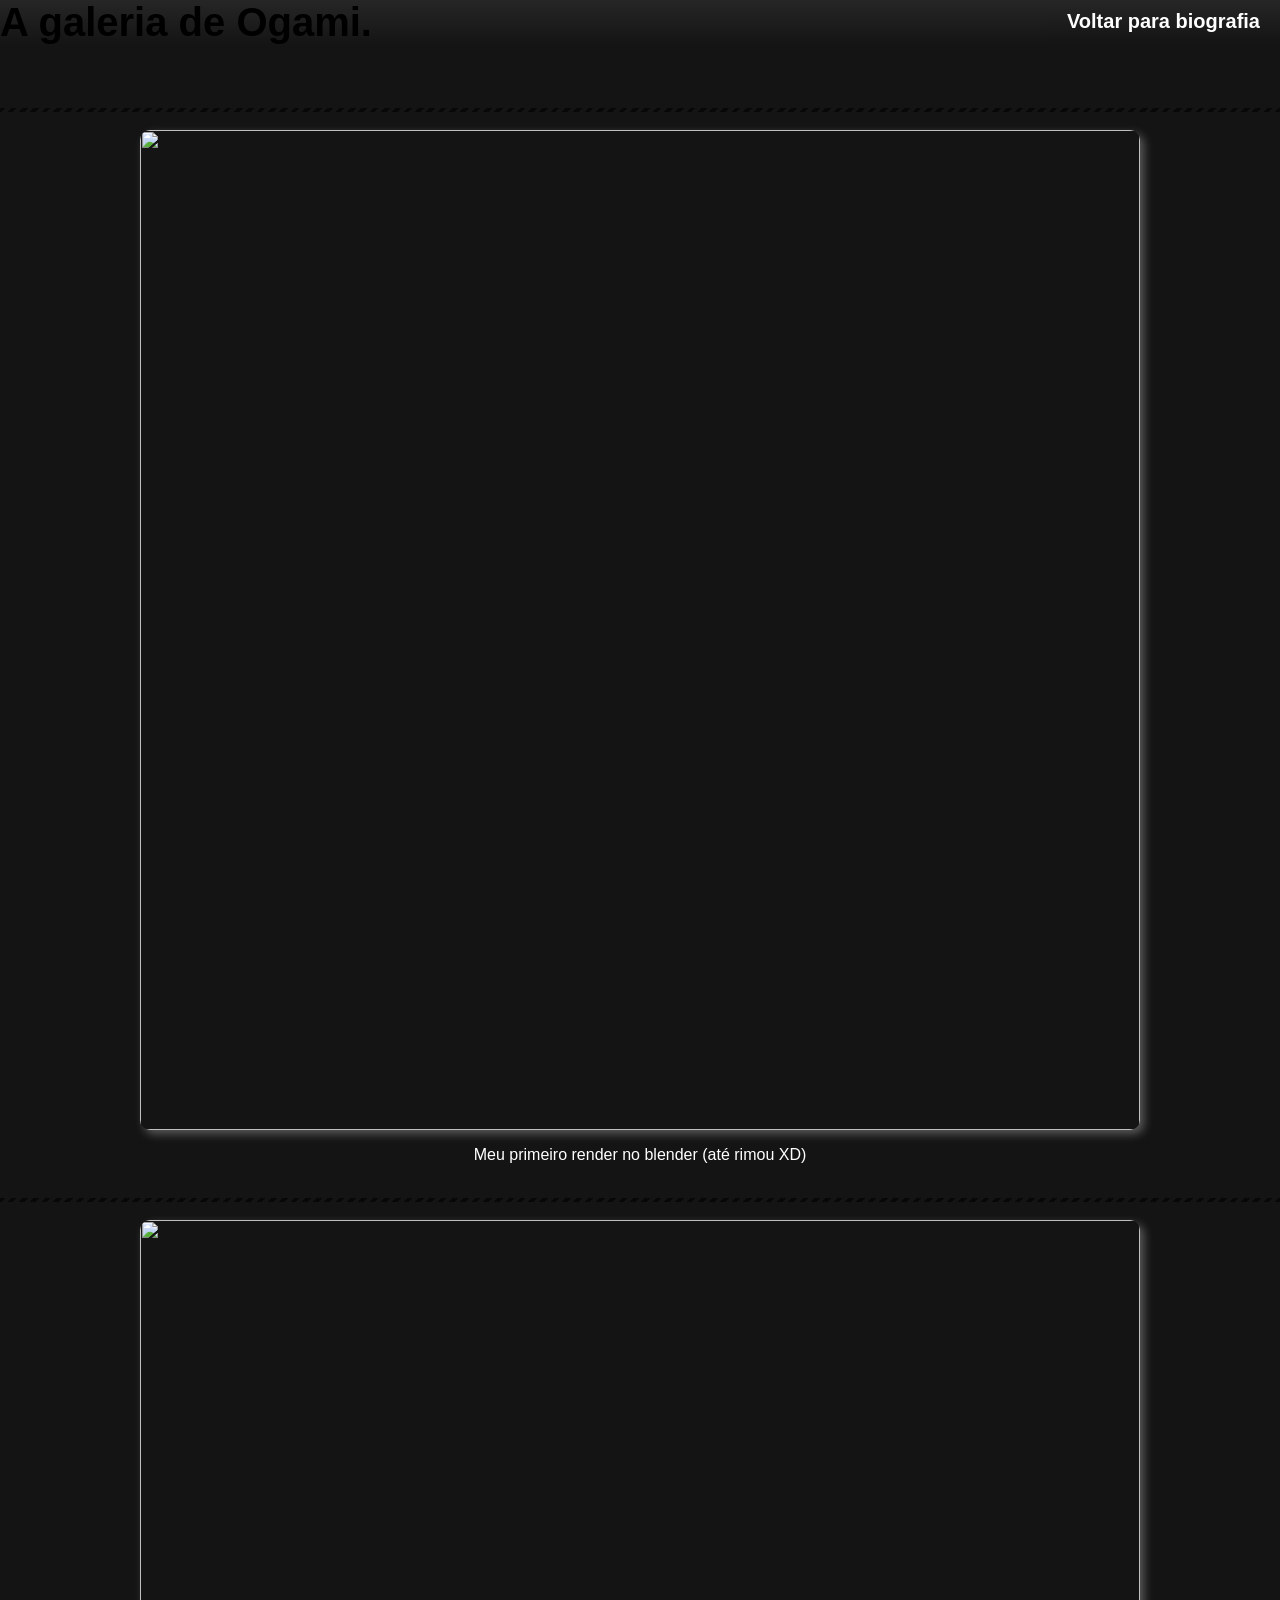
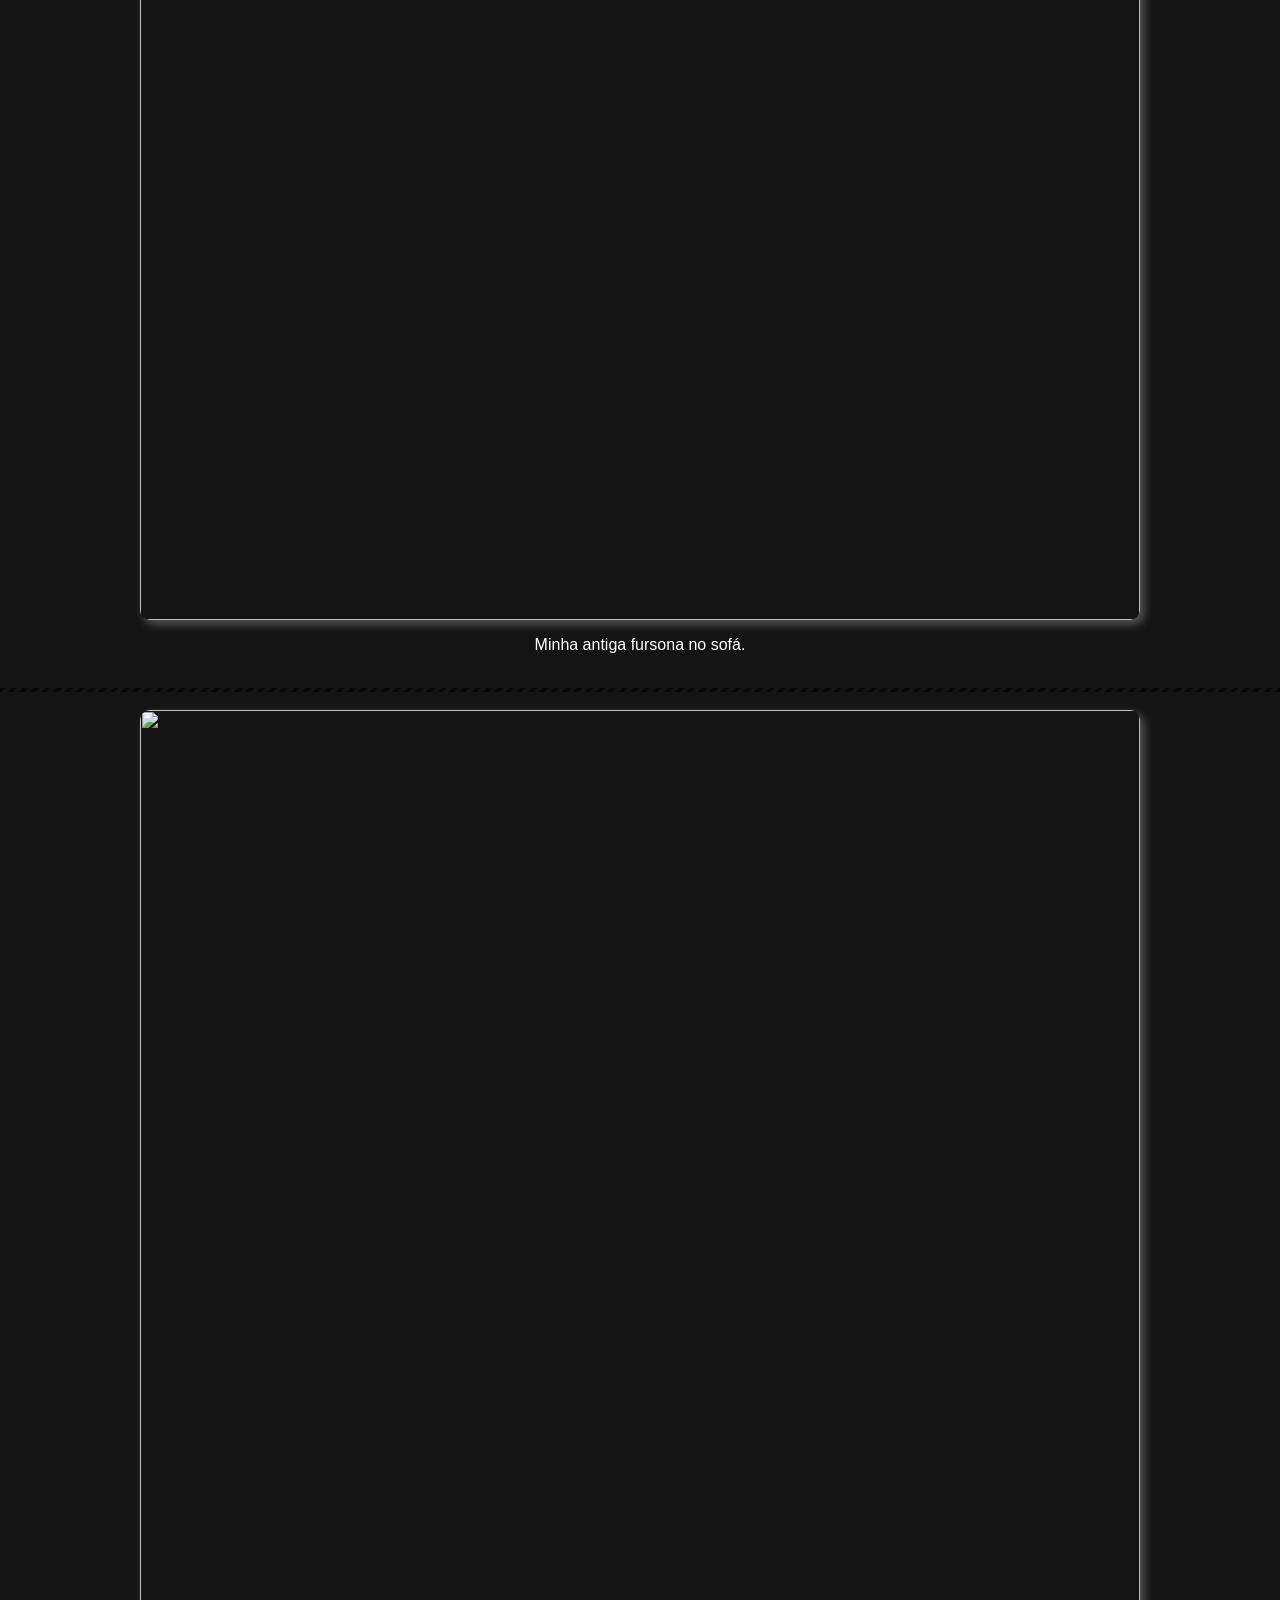
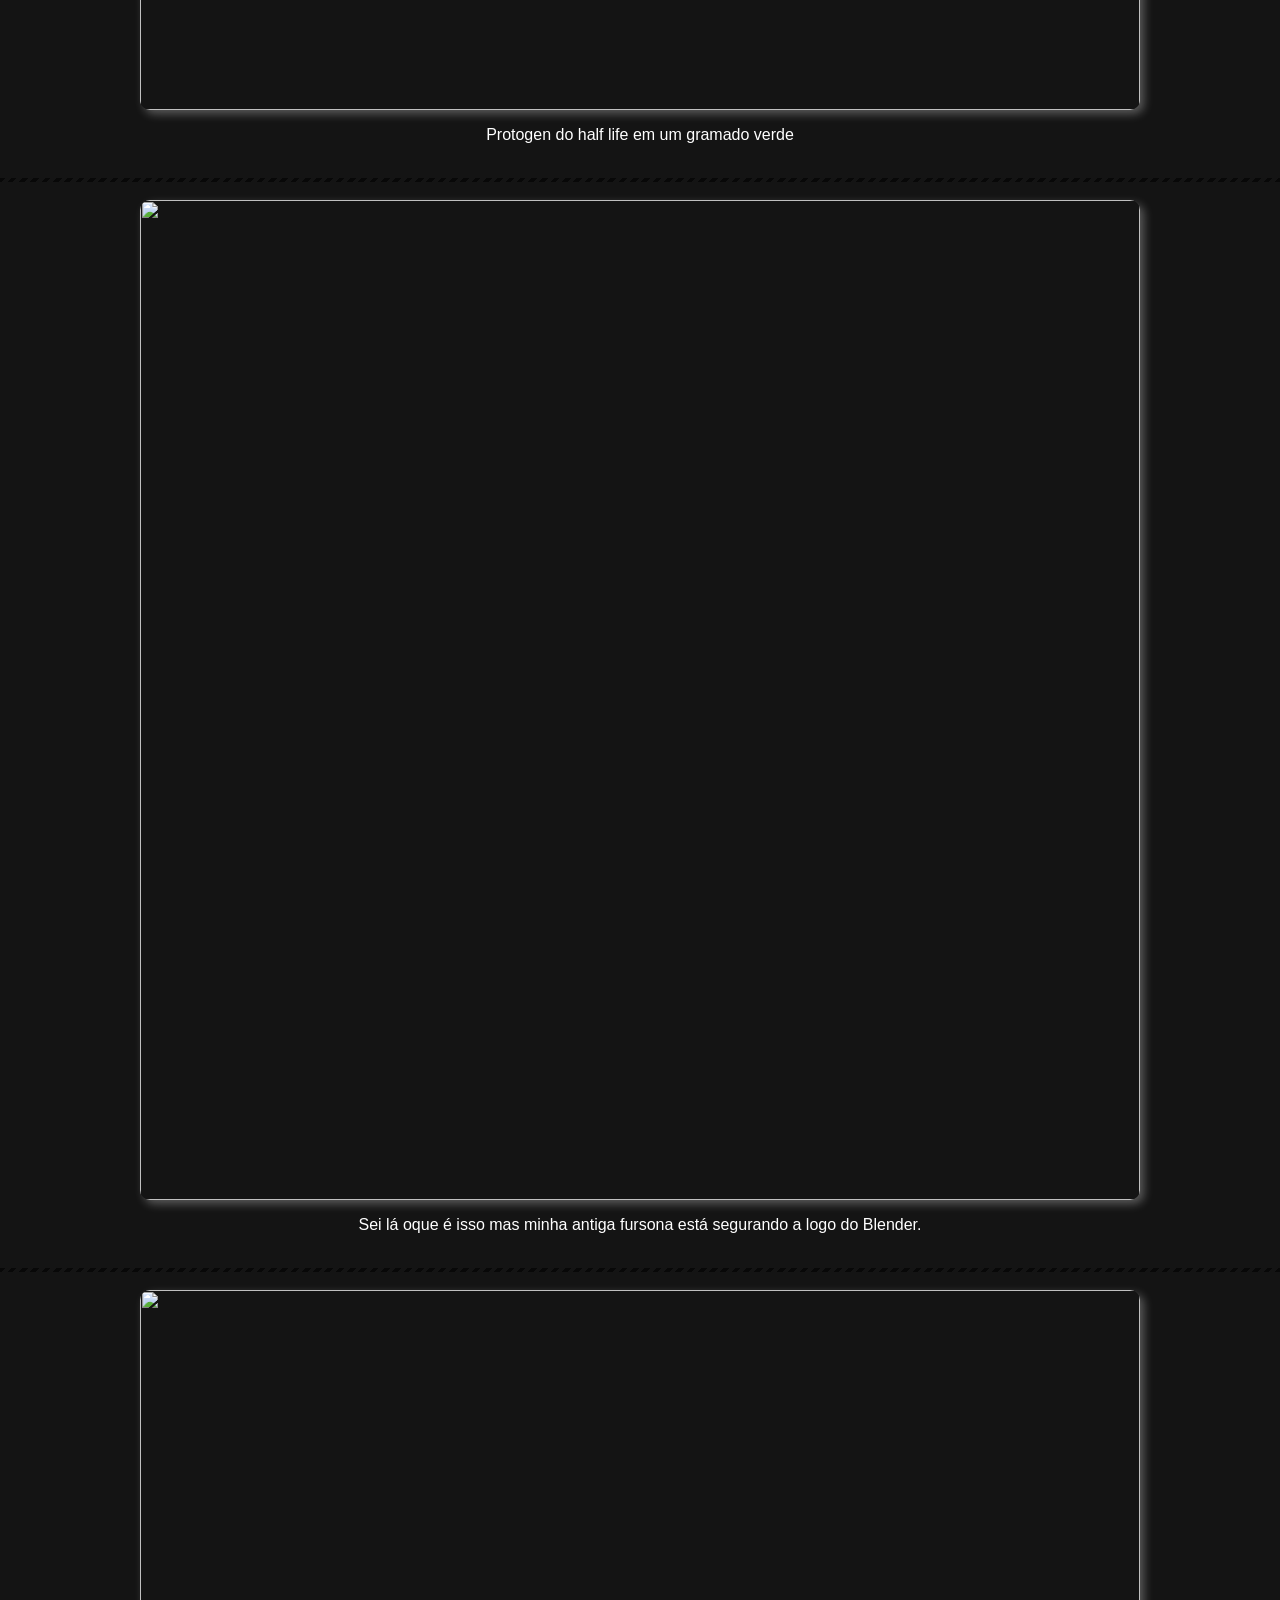
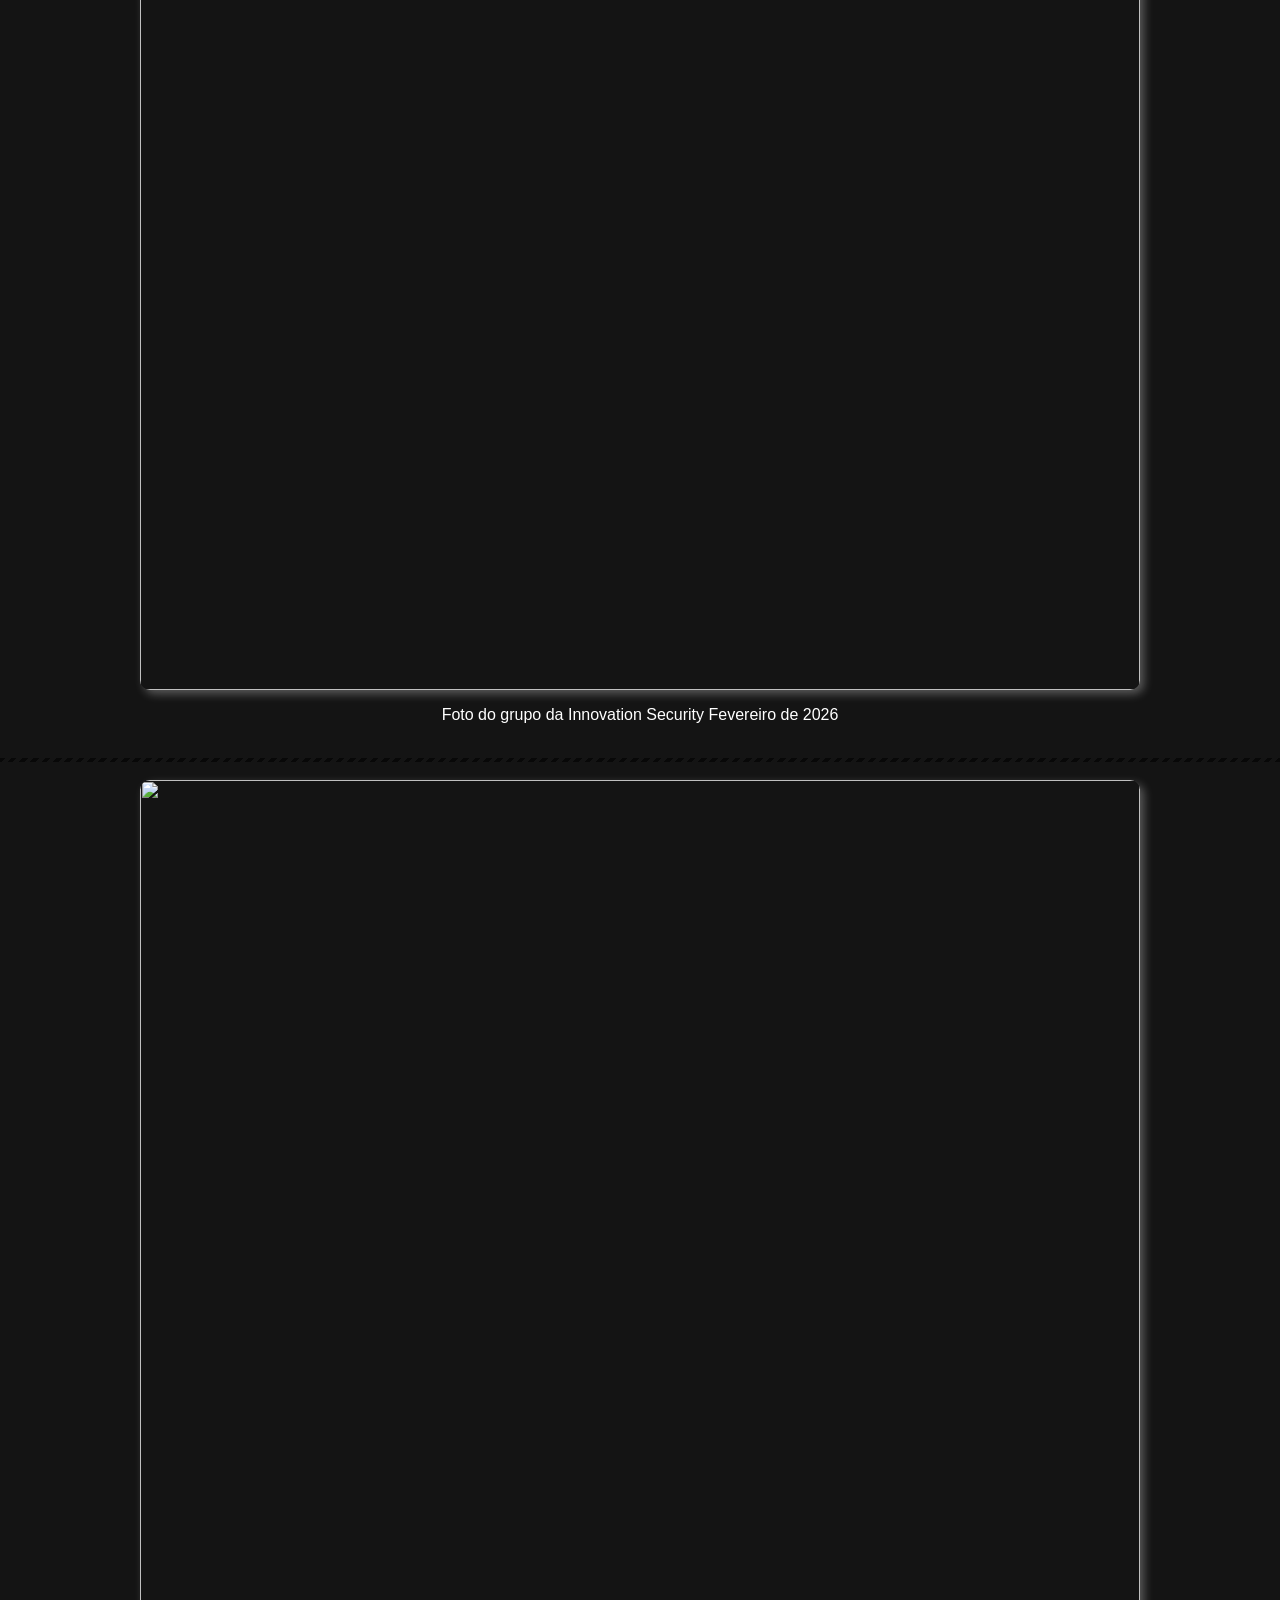
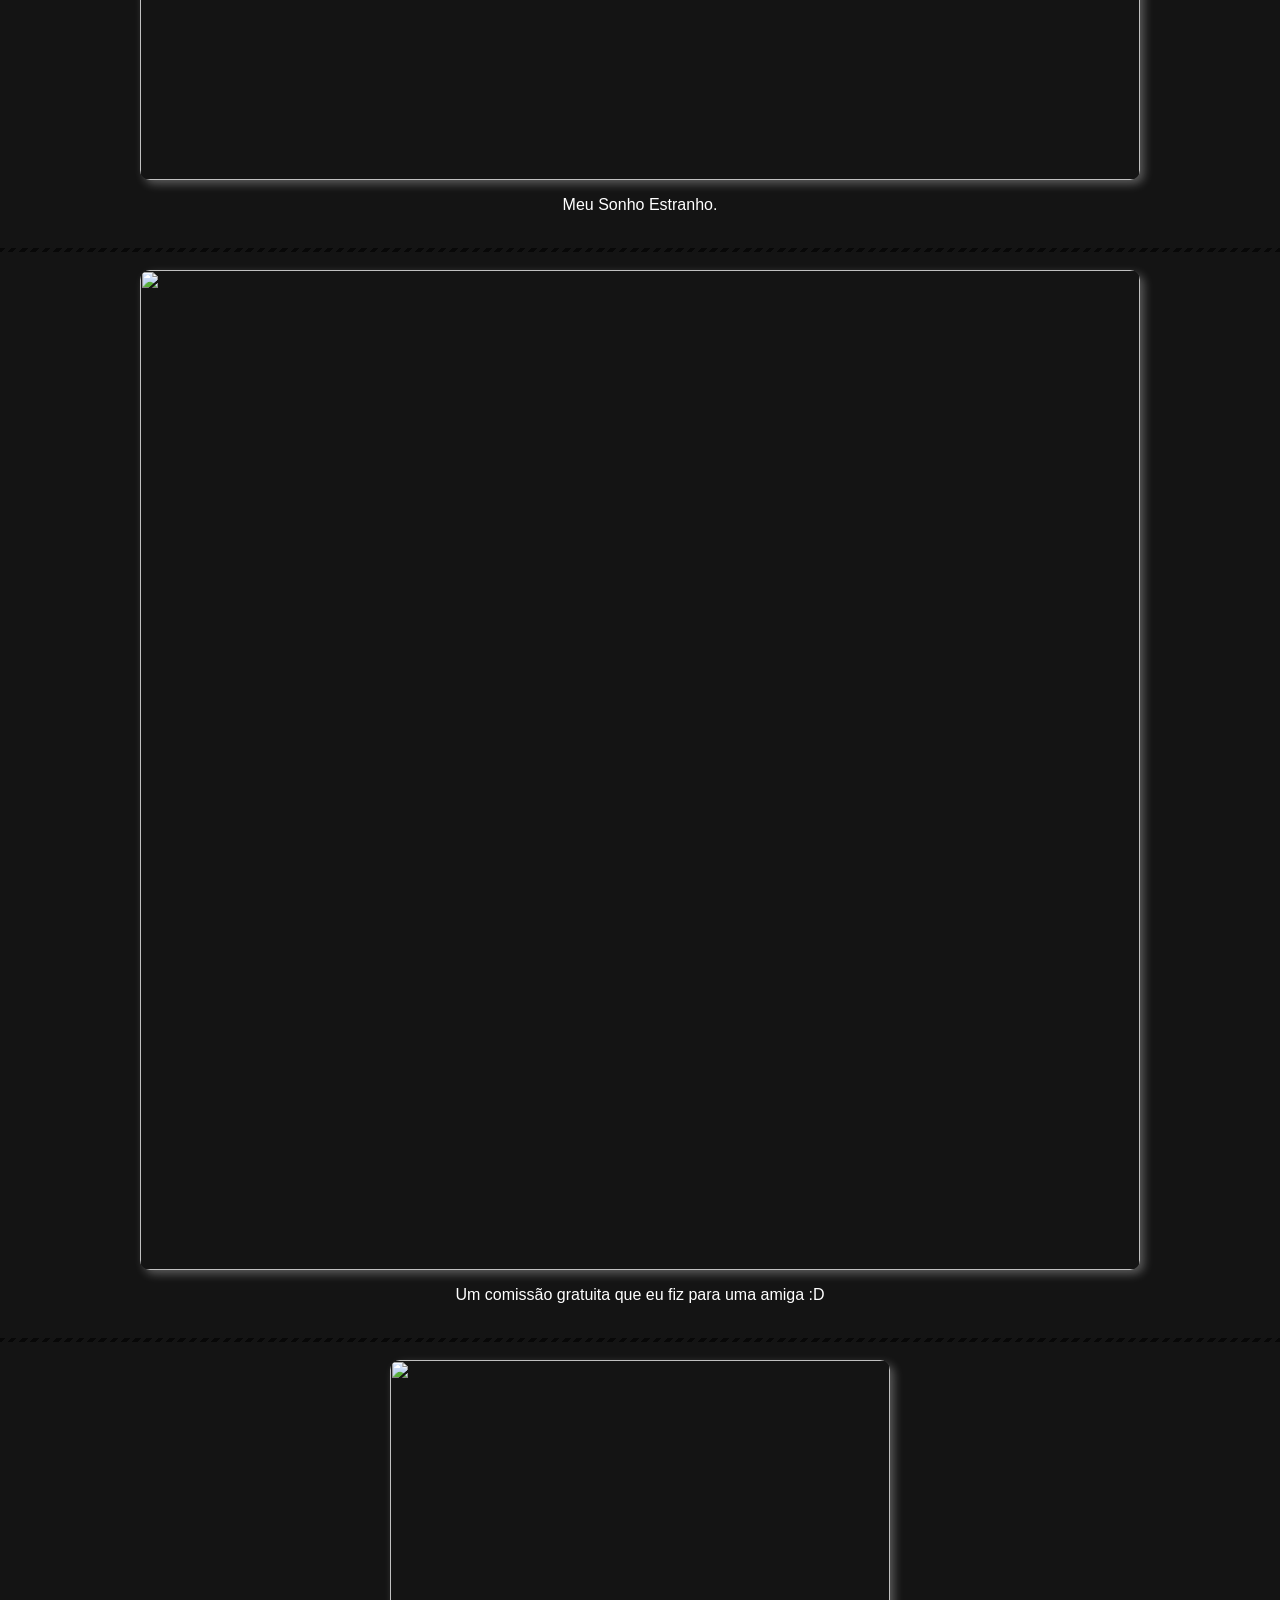
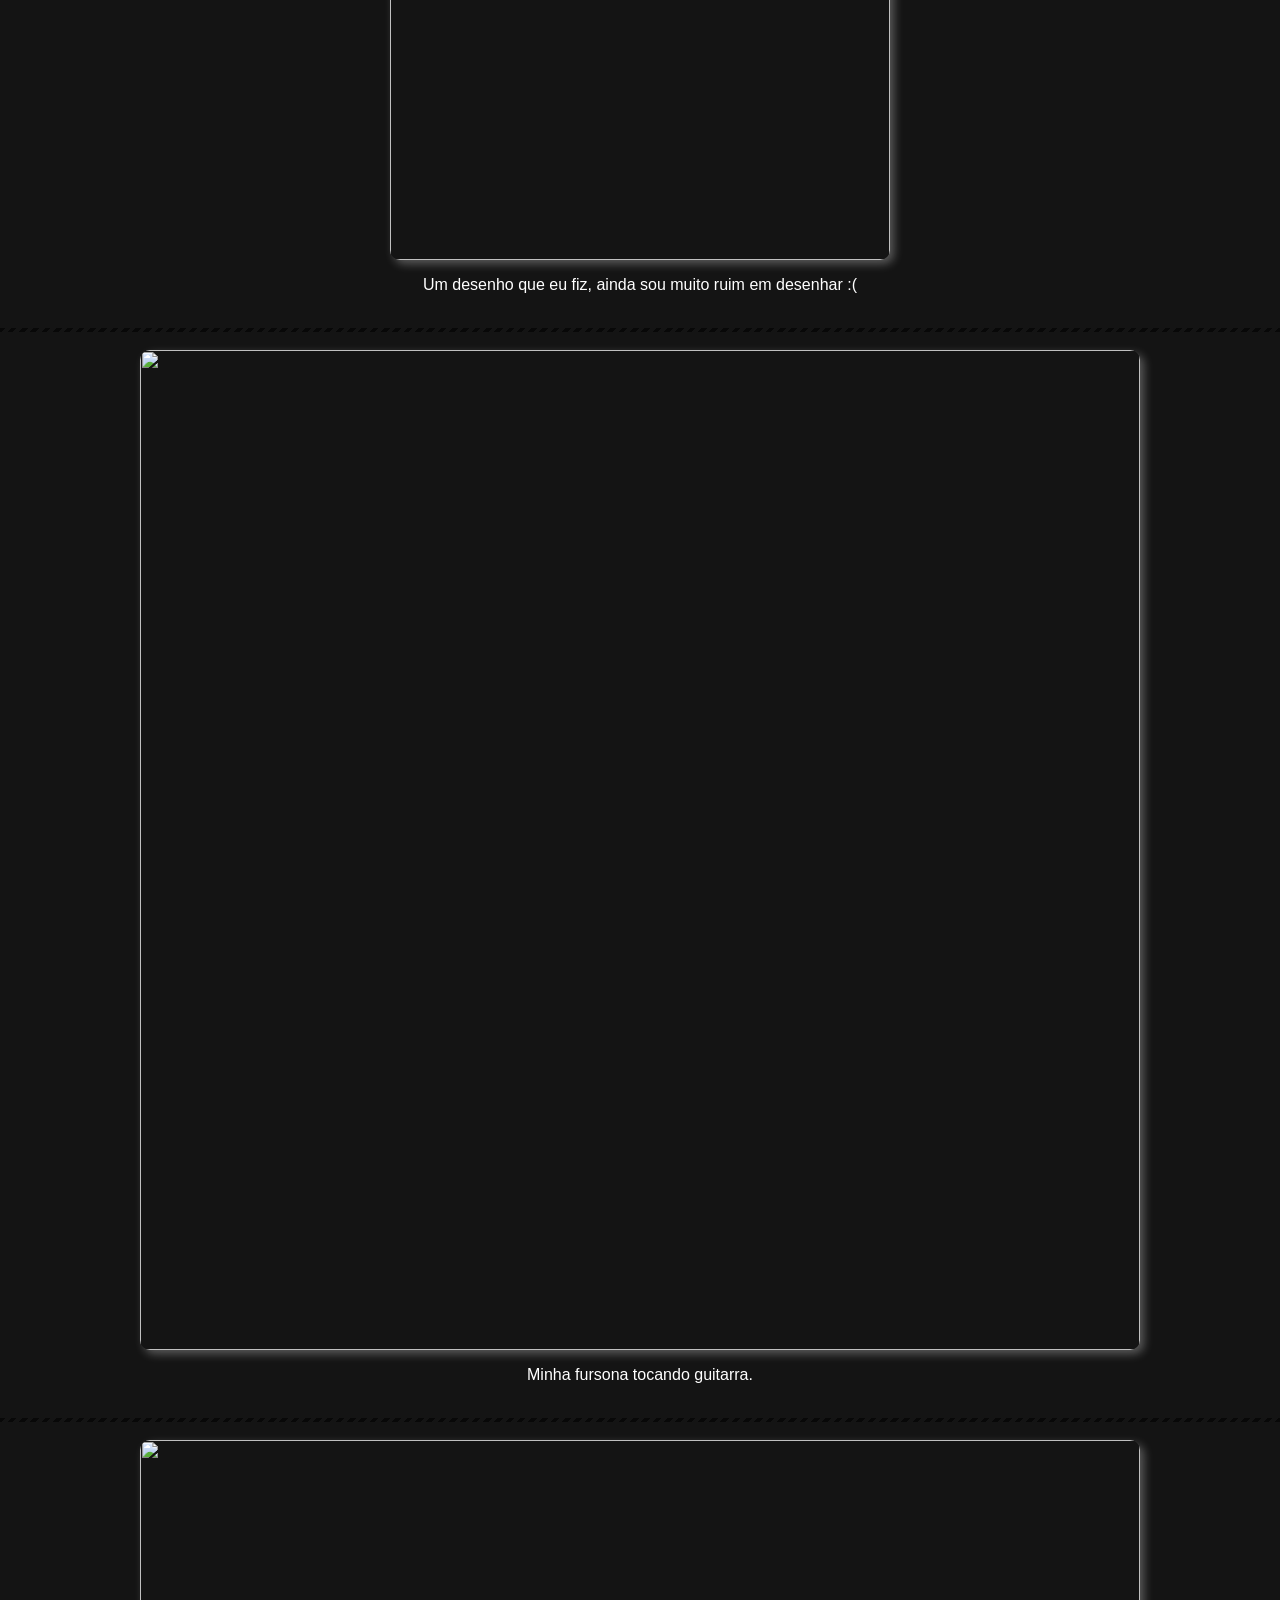
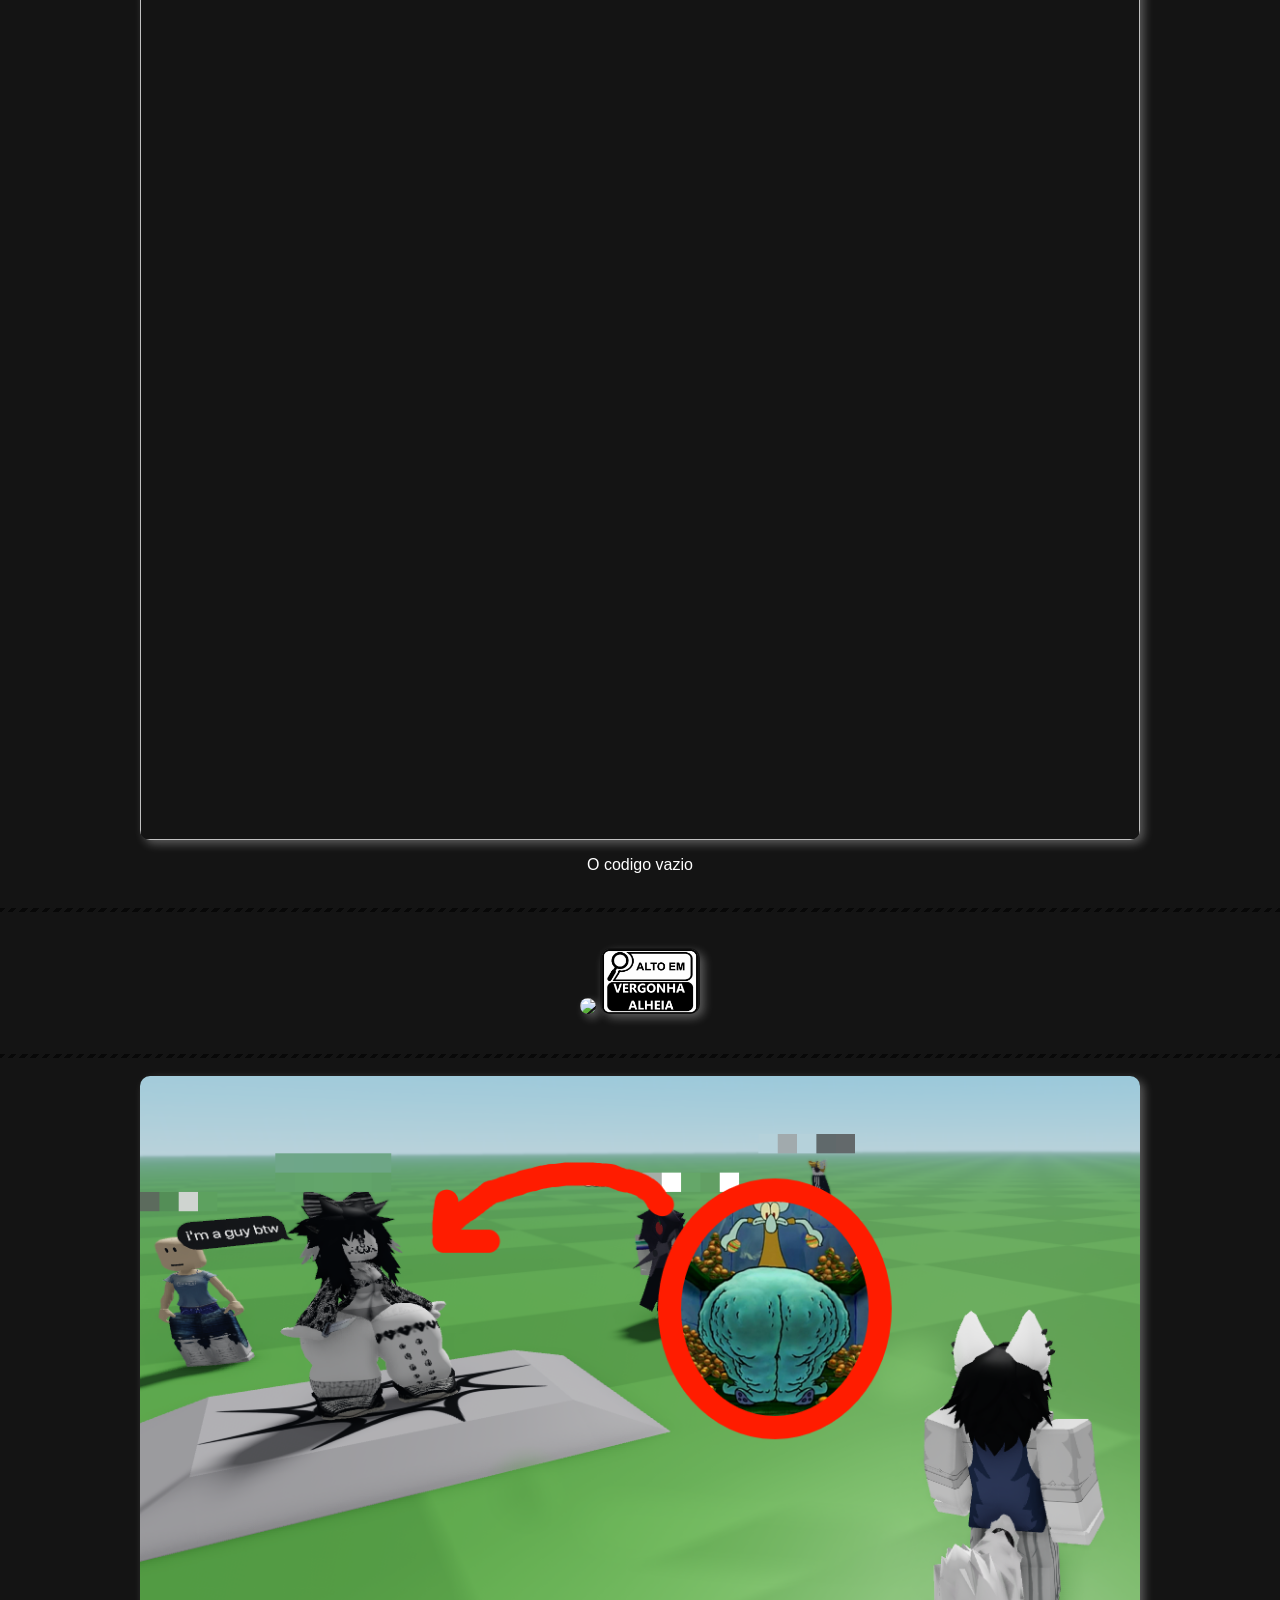
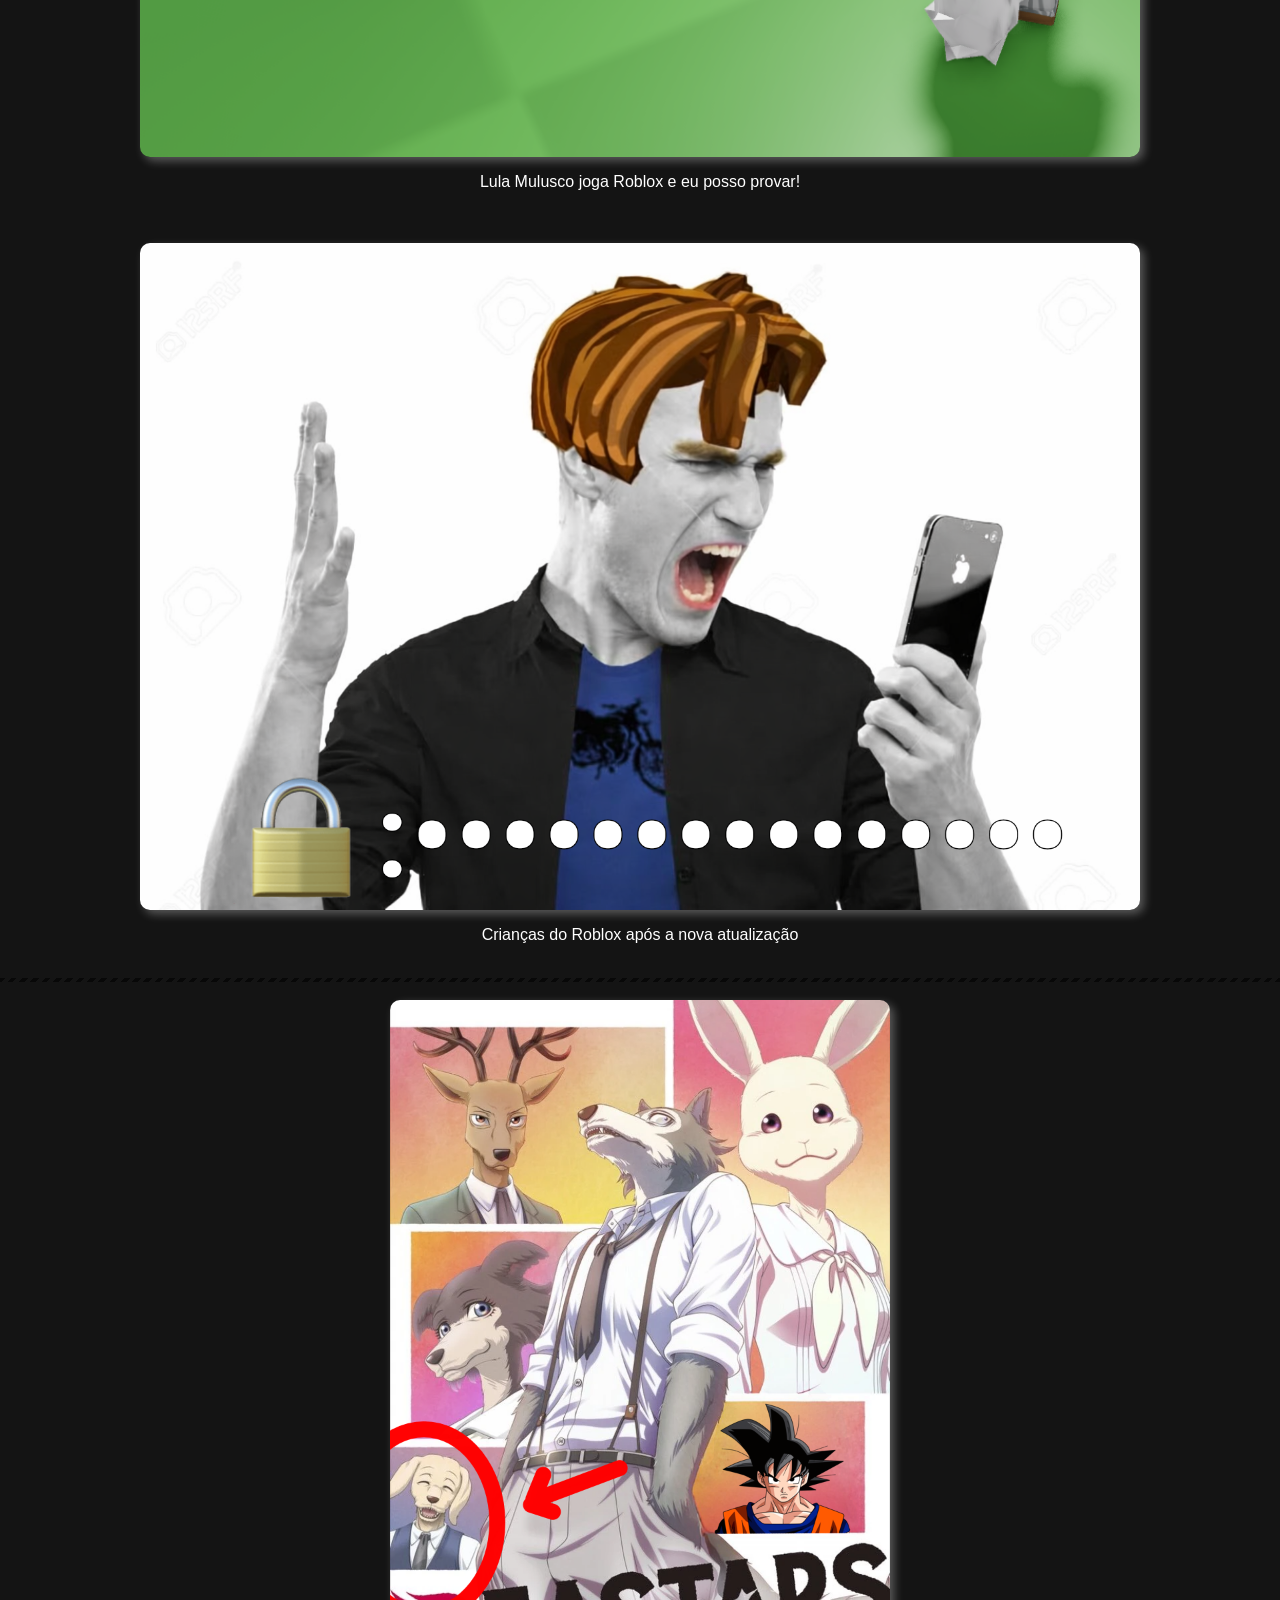
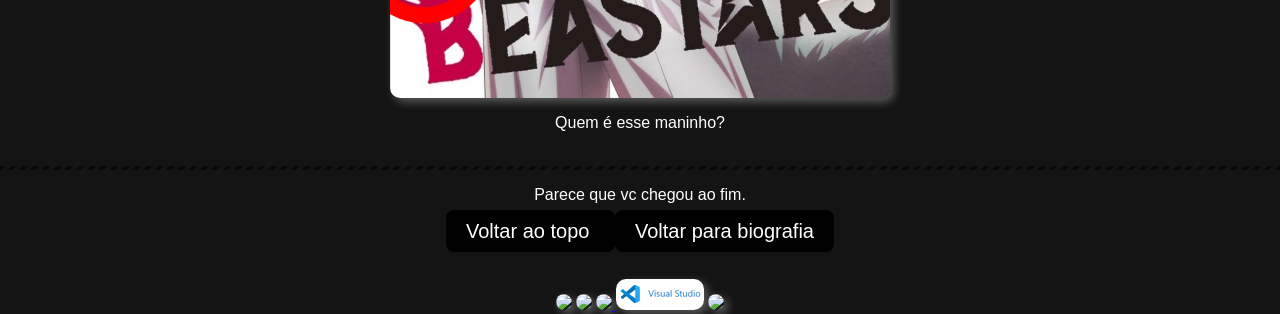
==== commit 584ac9d0: "Edit galeria.html and naindex.html" ====
--- a/galeria.html
+++ b/galeria.html
@@ -7,7 +7,7 @@
     <link rel="icon" href="photosource/obi/FoxIco.png">
 </head>
 <body>
-    <h1 class="title"> A galeria de Ogami. <a href="https://p3dr0r4p0s0.github.io/Ogami-s-Biografy/" class="voltar"> Voltar para biografia </a></h1>
+    <h1 class="title"> A galeria de Ogami. <a href="https://jimmyogami.github.io/Ogami-s-Biografy/" class="voltar"> Voltar para biografia </a></h1>
     <p class="quebralinha"></p>
     <br>
     <br>
@@ -101,7 +101,7 @@
     <div class="linha"></div>
     <p class="nome"> Parece que vc chegou ao fim. </p>
     <a href="#" class="subir"> Voltar ao topo </a>
-    <a href="https://p3dr0r4p0s0.github.io/Ogami-s-Biografy/" class="voltar2"> Voltar para biografia </a>
+    <a href="https://jimmyogami.github.io/Ogami-s-Biografy/" class="voltar2"> Voltar para biografia </a>
     <br>
     <br>
     <br>
